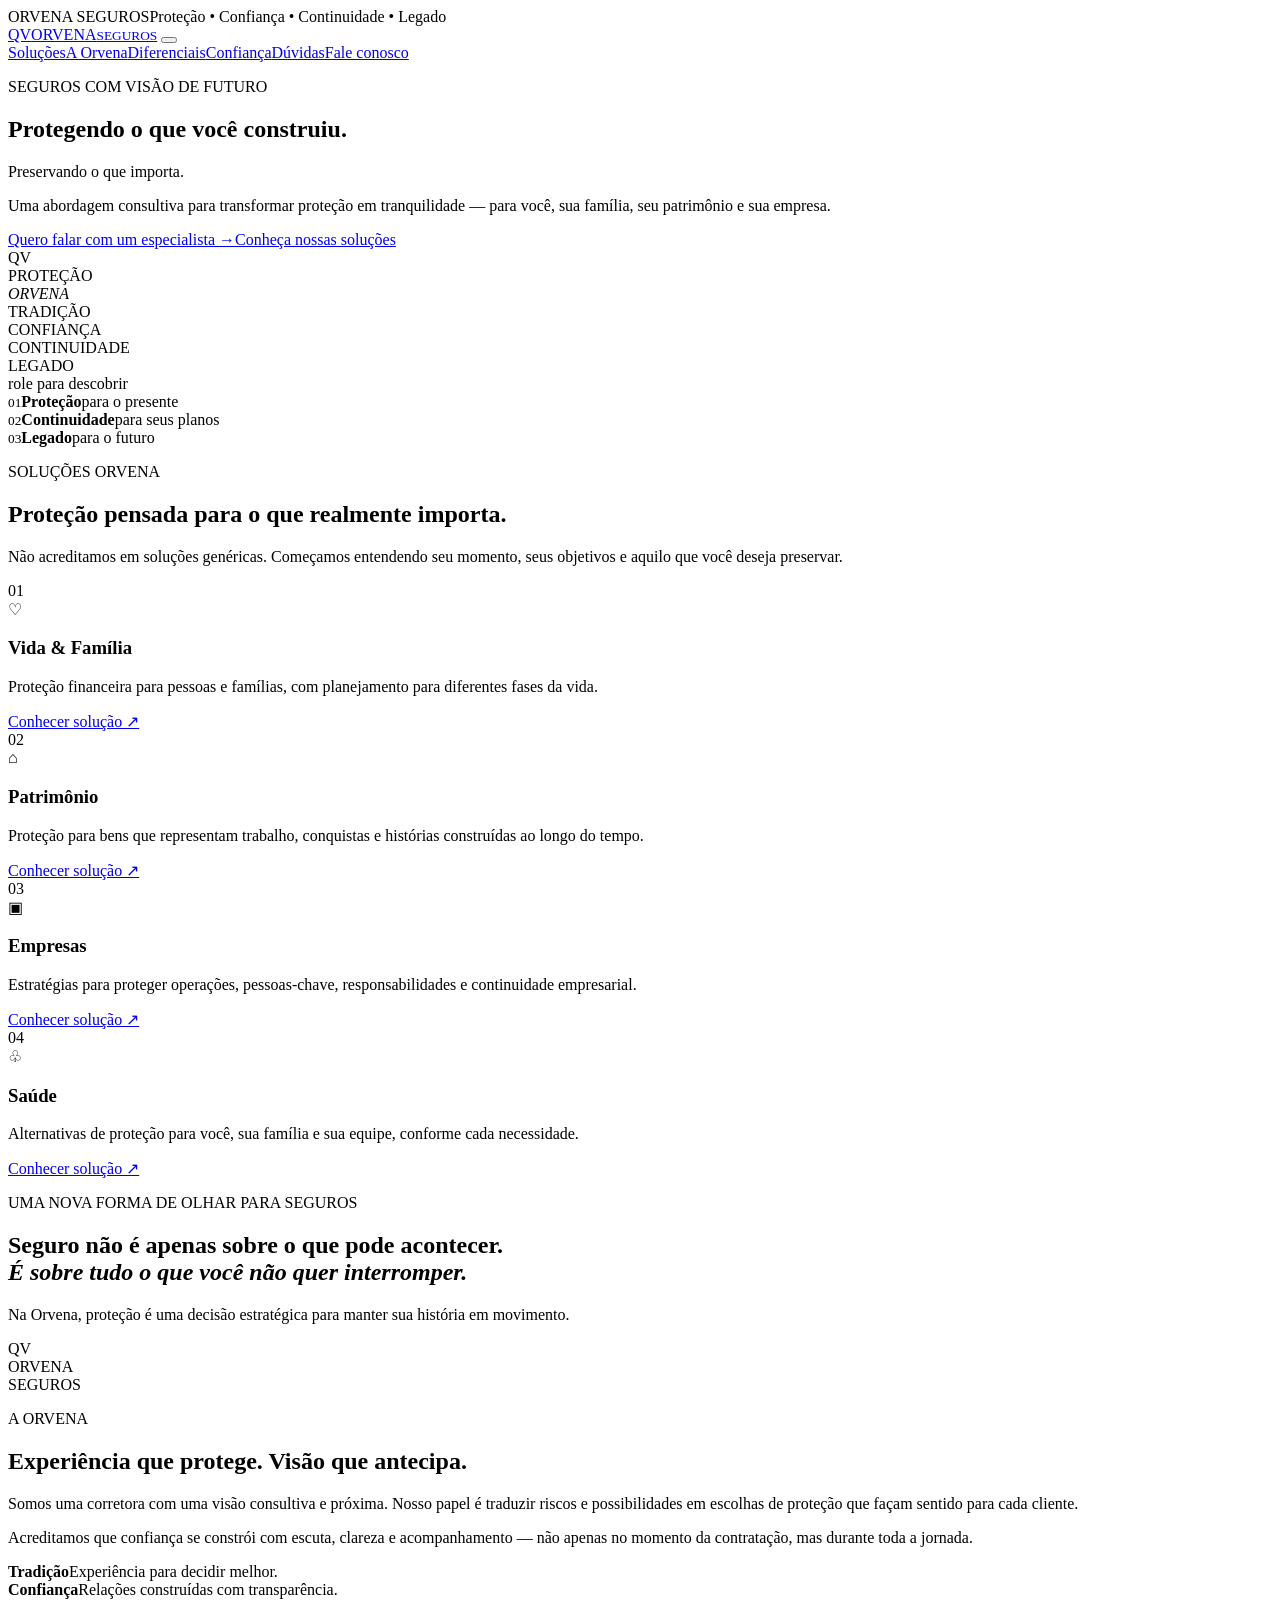
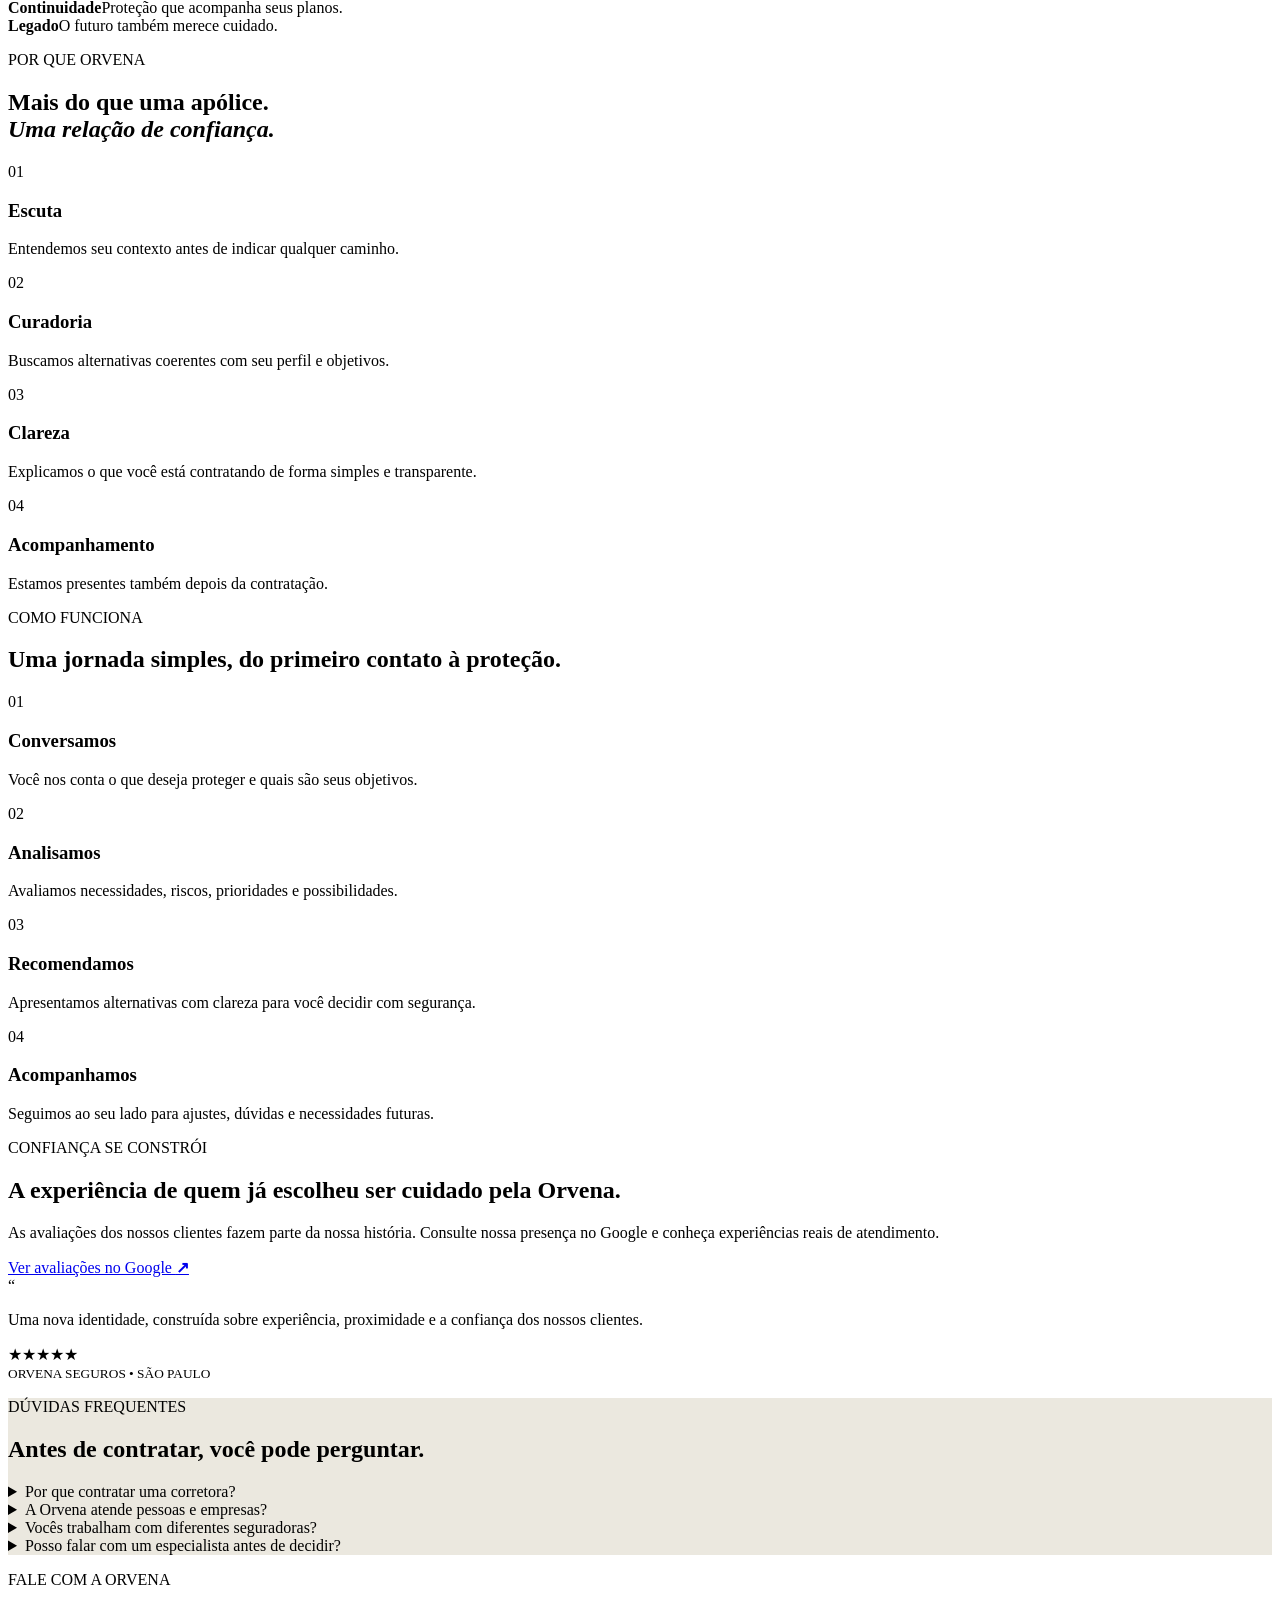
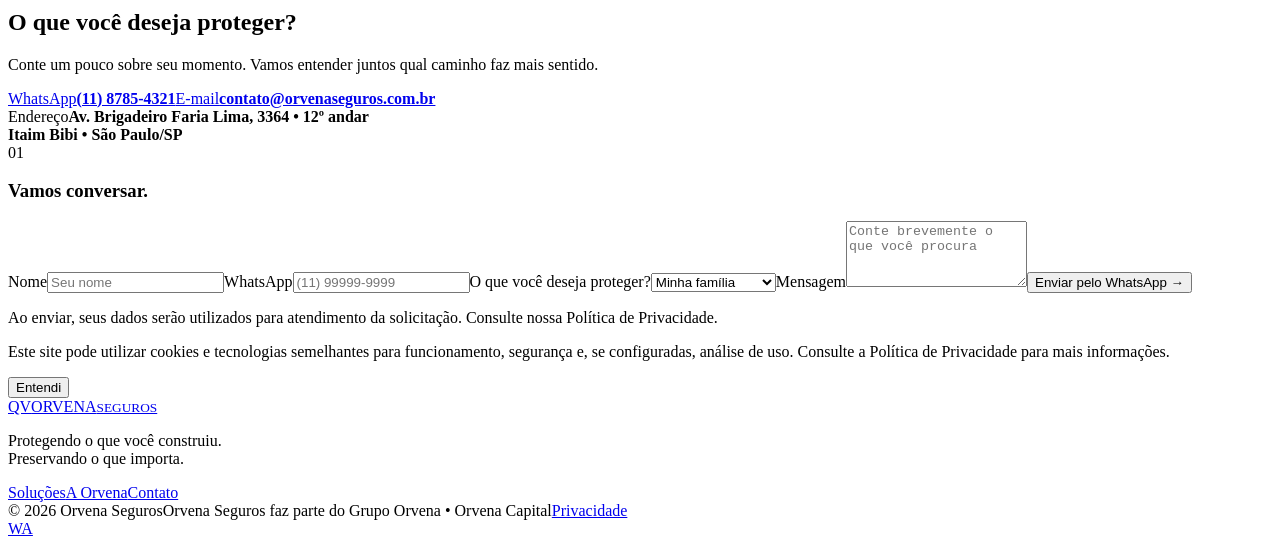
==== index.html @ b45cc040 "Add files via upload Publica site Orvena Seguros" ====
<!doctype html>
<html lang="pt-BR">
<head>
<meta charset="utf-8"><meta name="viewport" content="width=device-width, initial-scale=1">
<title>Orvena Seguros | Protegendo o que você construiu</title>
<meta name="description" content="Orvena Seguros — proteção, confiança, continuidade e legado.">
<meta name="theme-color" content="#18352E">
<link rel="icon" href="assets/favicon.svg" type="image/svg+xml">
<link rel="preconnect" href="https://fonts.googleapis.com"><link rel="preconnect" href="https://fonts.gstatic.com" crossorigin>
<link href="https://fonts.googleapis.com/css2?family=Cormorant+Garamond:wght@400;500;600;700&family=Inter:wght@300;400;500;600;700&display=swap" rel="stylesheet">
<link rel="stylesheet" href="styles.css">
</head>
<body>
<div class="announcement"><span>ORVENA SEGUROS</span><span>Proteção • Confiança • Continuidade • Legado</span></div>
<header class="header">
<a class="logo" href="index.html"><span class="monogram">QV</span><span class="logo-name">ORVENA<small>SEGUROS</small></span></a>
<button class="menu-btn" aria-label="Abrir menu"><span></span><span></span></button>
<nav class="nav">
<a href="index.html#solucoes">Soluções</a><a href="index.html#orvena">A Orvena</a><a href="index.html#diferenciais">Diferenciais</a><a href="index.html#depoimentos">Confiança</a><a href="index.html#faq">Dúvidas</a><a class="nav-cta" href="contato.html">Fale conosco</a>
</nav></header>
<main>
<section class="hero" id="inicio">
<div class="hero-copy reveal"><p class="kicker">SEGUROS COM VISÃO DE FUTURO</p>
<h1>Protegendo o que você <span>construiu.</span></h1><p class="hero-sub">Preservando o que importa.</p>
<p class="hero-body">Uma abordagem consultiva para transformar proteção em tranquilidade — para você, sua família, seu patrimônio e sua empresa.</p>
<div class="hero-actions"><a class="btn btn-gold" href="contato.html">Quero falar com um especialista <b>→</b></a><a class="text-link" href="#solucoes">Conheça nossas soluções</a></div></div>
<div class="hero-visual reveal"><div class="gold-ring ring-a"></div><div class="gold-ring ring-b"></div><div class="gold-ring ring-c"></div>
<div class="crest"><div class="crest-top">QV</div><div class="crest-line"></div><div class="crest-text">PROTEÇÃO<br><em>ORVENA</em></div></div>
<div class="hero-note">TRADIÇÃO<br><span>CONFIANÇA</span><br>CONTINUIDADE<br><span>LEGADO</span></div></div>
<div class="scroll-cue"><span></span> role para descobrir</div></section>
<section class="pillars"><div><small>01</small><strong>Proteção</strong><span>para o presente</span></div><div><small>02</small><strong>Continuidade</strong><span>para seus planos</span></div><div><small>03</small><strong>Legado</strong><span>para o futuro</span></div></section>
<section class="section" id="solucoes"><div class="section-intro reveal"><p class="kicker">SOLUÇÕES ORVENA</p><h2>Proteção pensada para o que realmente importa.</h2><p>Não acreditamos em soluções genéricas. Começamos entendendo seu momento, seus objetivos e aquilo que você deseja preservar.</p></div>
<div class="cards">
<article class="card reveal"><div class="card-number">01</div><div class="line-icon">♡</div><h3>Vida & Família</h3><p>Proteção financeira para pessoas e famílias, com planejamento para diferentes fases da vida.</p><a href="solucoes/vida-familia.html">Conhecer solução ↗</a></article>
<article class="card reveal"><div class="card-number">02</div><div class="line-icon">⌂</div><h3>Patrimônio</h3><p>Proteção para bens que representam trabalho, conquistas e histórias construídas ao longo do tempo.</p><a href="solucoes/patrimonio.html">Conhecer solução ↗</a></article>
<article class="card reveal"><div class="card-number">03</div><div class="line-icon">▣</div><h3>Empresas</h3><p>Estratégias para proteger operações, pessoas-chave, responsabilidades e continuidade empresarial.</p><a href="solucoes/empresas.html">Conhecer solução ↗</a></article>
<article class="card reveal"><div class="card-number">04</div><div class="line-icon">♧</div><h3>Saúde</h3><p>Alternativas de proteção para você, sua família e sua equipe, conforme cada necessidade.</p><a href="solucoes/saude.html">Conhecer solução ↗</a></article>
</div></section>
<section class="statement"><div class="statement-inner reveal"><p class="kicker">UMA NOVA FORMA DE OLHAR PARA SEGUROS</p><h2>Seguro não é apenas sobre o que pode acontecer.<br><i>É sobre tudo o que você não quer interromper.</i></h2><div class="statement-rule"></div><p>Na Orvena, proteção é uma decisão estratégica para manter sua história em movimento.</p></div></section>
<section class="about" id="orvena"><div class="about-art reveal"><div class="about-circle"></div><div class="about-qv">QV</div><div class="about-caption">ORVENA<br><span>SEGUROS</span></div></div>
<div class="about-copy reveal"><p class="kicker">A ORVENA</p><h2>Experiência que protege. Visão que antecipa.</h2><p>Somos uma corretora com uma visão consultiva e próxima. Nosso papel é traduzir riscos e possibilidades em escolhas de proteção que façam sentido para cada cliente.</p><p>Acreditamos que confiança se constrói com escuta, clareza e acompanhamento — não apenas no momento da contratação, mas durante toda a jornada.</p>
<div class="values"><div><b>Tradição</b><span>Experiência para decidir melhor.</span></div><div><b>Confiança</b><span>Relações construídas com transparência.</span></div><div><b>Continuidade</b><span>Proteção que acompanha seus planos.</span></div><div><b>Legado</b><span>O futuro também merece cuidado.</span></div></div></div></section>
<section class="dark" id="diferenciais"><div class="section-intro reveal"><p class="kicker">POR QUE ORVENA</p><h2>Mais do que uma apólice.<br><i>Uma relação de confiança.</i></h2></div>
<div class="differentials"><div class="diff reveal"><span>01</span><h3>Escuta</h3><p>Entendemos seu contexto antes de indicar qualquer caminho.</p></div><div class="diff reveal"><span>02</span><h3>Curadoria</h3><p>Buscamos alternativas coerentes com seu perfil e objetivos.</p></div><div class="diff reveal"><span>03</span><h3>Clareza</h3><p>Explicamos o que você está contratando de forma simples e transparente.</p></div><div class="diff reveal"><span>04</span><h3>Acompanhamento</h3><p>Estamos presentes também depois da contratação.</p></div></div></section>
<section class="section"><div class="section-intro reveal"><p class="kicker">COMO FUNCIONA</p><h2>Uma jornada simples, do primeiro contato à proteção.</h2></div><div class="process-grid"><div class="process-step reveal"><span>01</span><h3>Conversamos</h3><p>Você nos conta o que deseja proteger e quais são seus objetivos.</p></div><div class="process-step reveal"><span>02</span><h3>Analisamos</h3><p>Avaliamos necessidades, riscos, prioridades e possibilidades.</p></div><div class="process-step reveal"><span>03</span><h3>Recomendamos</h3><p>Apresentamos alternativas com clareza para você decidir com segurança.</p></div><div class="process-step reveal"><span>04</span><h3>Acompanhamos</h3><p>Seguimos ao seu lado para ajustes, dúvidas e necessidades futuras.</p></div></div></section>
<section class="trust" id="depoimentos"><div class="trust-content reveal"><p class="kicker">CONFIANÇA SE CONSTRÓI</p><h2>A experiência de quem já escolheu ser cuidado pela Orvena.</h2><p>As avaliações dos nossos clientes fazem parte da nossa história. Consulte nossa presença no Google e conheça experiências reais de atendimento.</p><a class="btn btn-outline" href="https://www.google.com/maps/search/?api=1&query=Orvena%20Seguros%20São%20Paulo" target="_blank" rel="noopener">Ver avaliações no Google <b>↗</b></a></div>
<div class="review-wall reveal"><div class="review-quote">“</div><p class="review-placeholder">Uma nova identidade, construída sobre experiência, proximidade e a confiança dos nossos clientes.</p><div class="stars">★★★★★</div><small>ORVENA SEGUROS • SÃO PAULO</small></div></section>
<section class="section" id="faq" style="background:#ebe8df"><div class="section-intro reveal"><p class="kicker">DÚVIDAS FREQUENTES</p><h2>Antes de contratar, você pode perguntar.</h2></div><div class="faq-list"><details class="reveal"><summary>Por que contratar uma corretora?</summary><p>A corretora atua na orientação e intermediação do seguro, ajudando a comparar alternativas e compreender coberturas, condições e necessidades.</p></details><details class="reveal"><summary>A Orvena atende pessoas e empresas?</summary><p>Sim. A proposta contempla soluções de proteção para pessoas, famílias, patrimônio, saúde e empresas.</p></details><details class="reveal"><summary>Vocês trabalham com diferentes seguradoras?</summary><p>Podemos apresentar alternativas de mercado conforme o perfil e a necessidade de cada cliente. A disponibilidade depende do produto e da análise.</p></details><details class="reveal"><summary>Posso falar com um especialista antes de decidir?</summary><p>Sim. O primeiro contato serve para entender seu momento e orientar os próximos passos, sem compromisso de contratação.</p></details></div></section>

<section class="contact" id="contato"><div class="contact-copy reveal"><p class="kicker">FALE COM A ORVENA</p><h2>O que você deseja proteger?</h2><p class="body-copy">Conte um pouco sobre seu momento. Vamos entender juntos qual caminho faz mais sentido.</p><div class="contact-details"><a href="https://wa.me/551187854321" target="_blank" rel="noopener"><span>WhatsApp</span><strong>(11) 8785-4321</strong></a><a href="mailto:contato@orvenaseguros.com.br"><span>E-mail</span><strong>contato@orvenaseguros.com.br</strong></a><div><span>Endereço</span><strong>Av. Brigadeiro Faria Lima, 3364 • 12º andar<br>Itaim Bibi • São Paulo/SP</strong></div></div></div>
<form class="lead-form reveal" id="leadForm"><div class="form-heading"><span>01</span><h3>Vamos conversar.</h3></div><label>Nome<input name="nome" required placeholder="Seu nome"></label><label>WhatsApp<input name="whatsapp" required placeholder="(11) 99999-9999"></label><label>O que você deseja proteger?<select name="interesse"><option>Minha família</option><option>Meu patrimônio</option><option>Minha empresa</option><option>Minha saúde</option><option>Quero orientação</option></select></label><label>Mensagem<textarea name="mensagem" rows="4" placeholder="Conte brevemente o que você procura"></textarea></label><button class="btn btn-gold" type="submit">Enviar pelo WhatsApp <b>→</b></button><p class="form-note">Ao enviar, seus dados serão utilizados para atendimento da solicitação. Consulte nossa Política de Privacidade.</p></form></section>
<div class="cookie"><p>Este site pode utilizar cookies e tecnologias semelhantes para funcionamento, segurança e, se configuradas, análise de uso. Consulte a Política de Privacidade para mais informações.</p><button data-cookie-ok>Entendi</button></div>
</main>
<footer class="footer">
<div class="footer-top"><a class="logo footer-logo" href="index.html"><span class="monogram">QV</span><span class="logo-name">ORVENA<small>SEGUROS</small></span></a>
<p>Protegendo o que você construiu.<br>Preservando o que importa.</p>
<div class="footer-nav"><a href="index.html#solucoes">Soluções</a><a href="sobre.html">A Orvena</a><a href="contato.html">Contato</a></div></div>
<div class="footer-bottom"><span>© 2026 Orvena Seguros</span><span>Orvena Seguros faz parte do Grupo Orvena • Orvena Capital</span><span><a href="privacidade.html">Privacidade</a></span></div>
</footer>
<a class="floating-whatsapp" href="https://wa.me/551187854321" target="_blank" rel="noopener">WA</a>
<script src="script.js"></script>
</body></html>
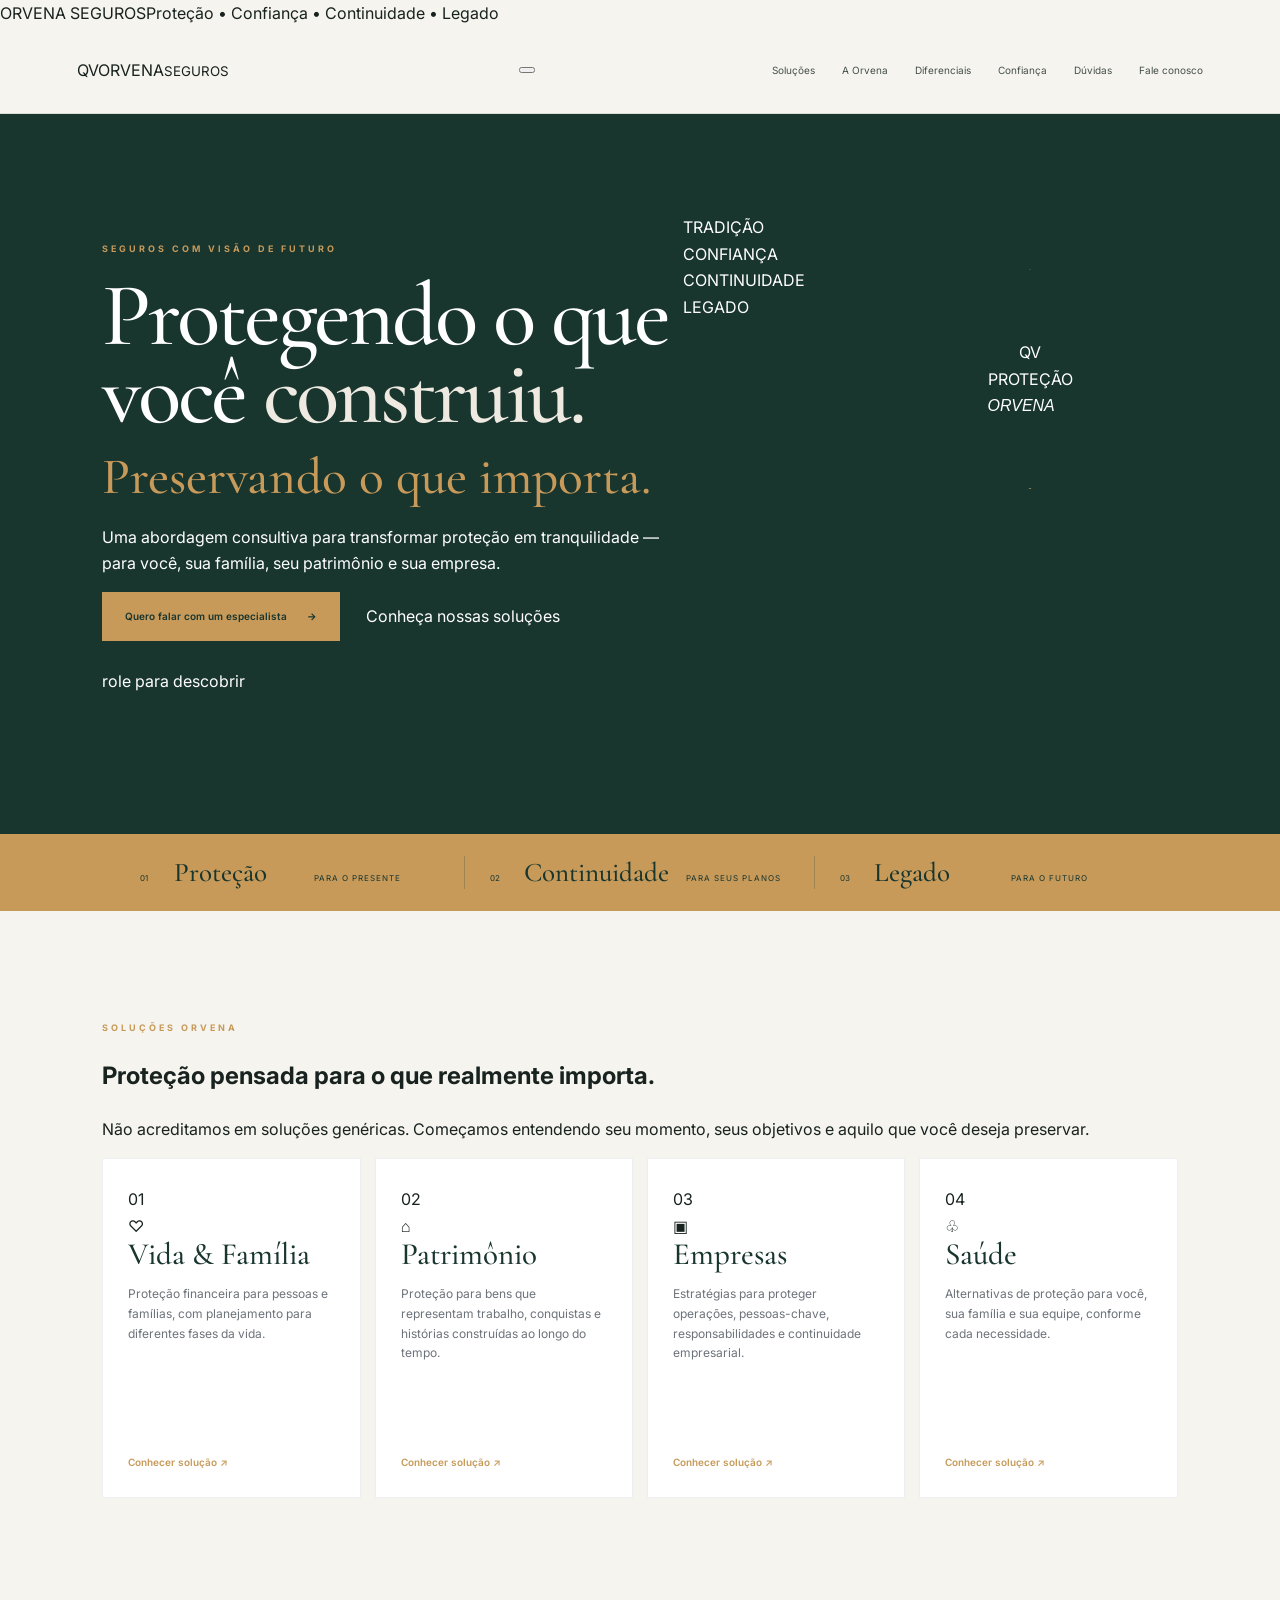
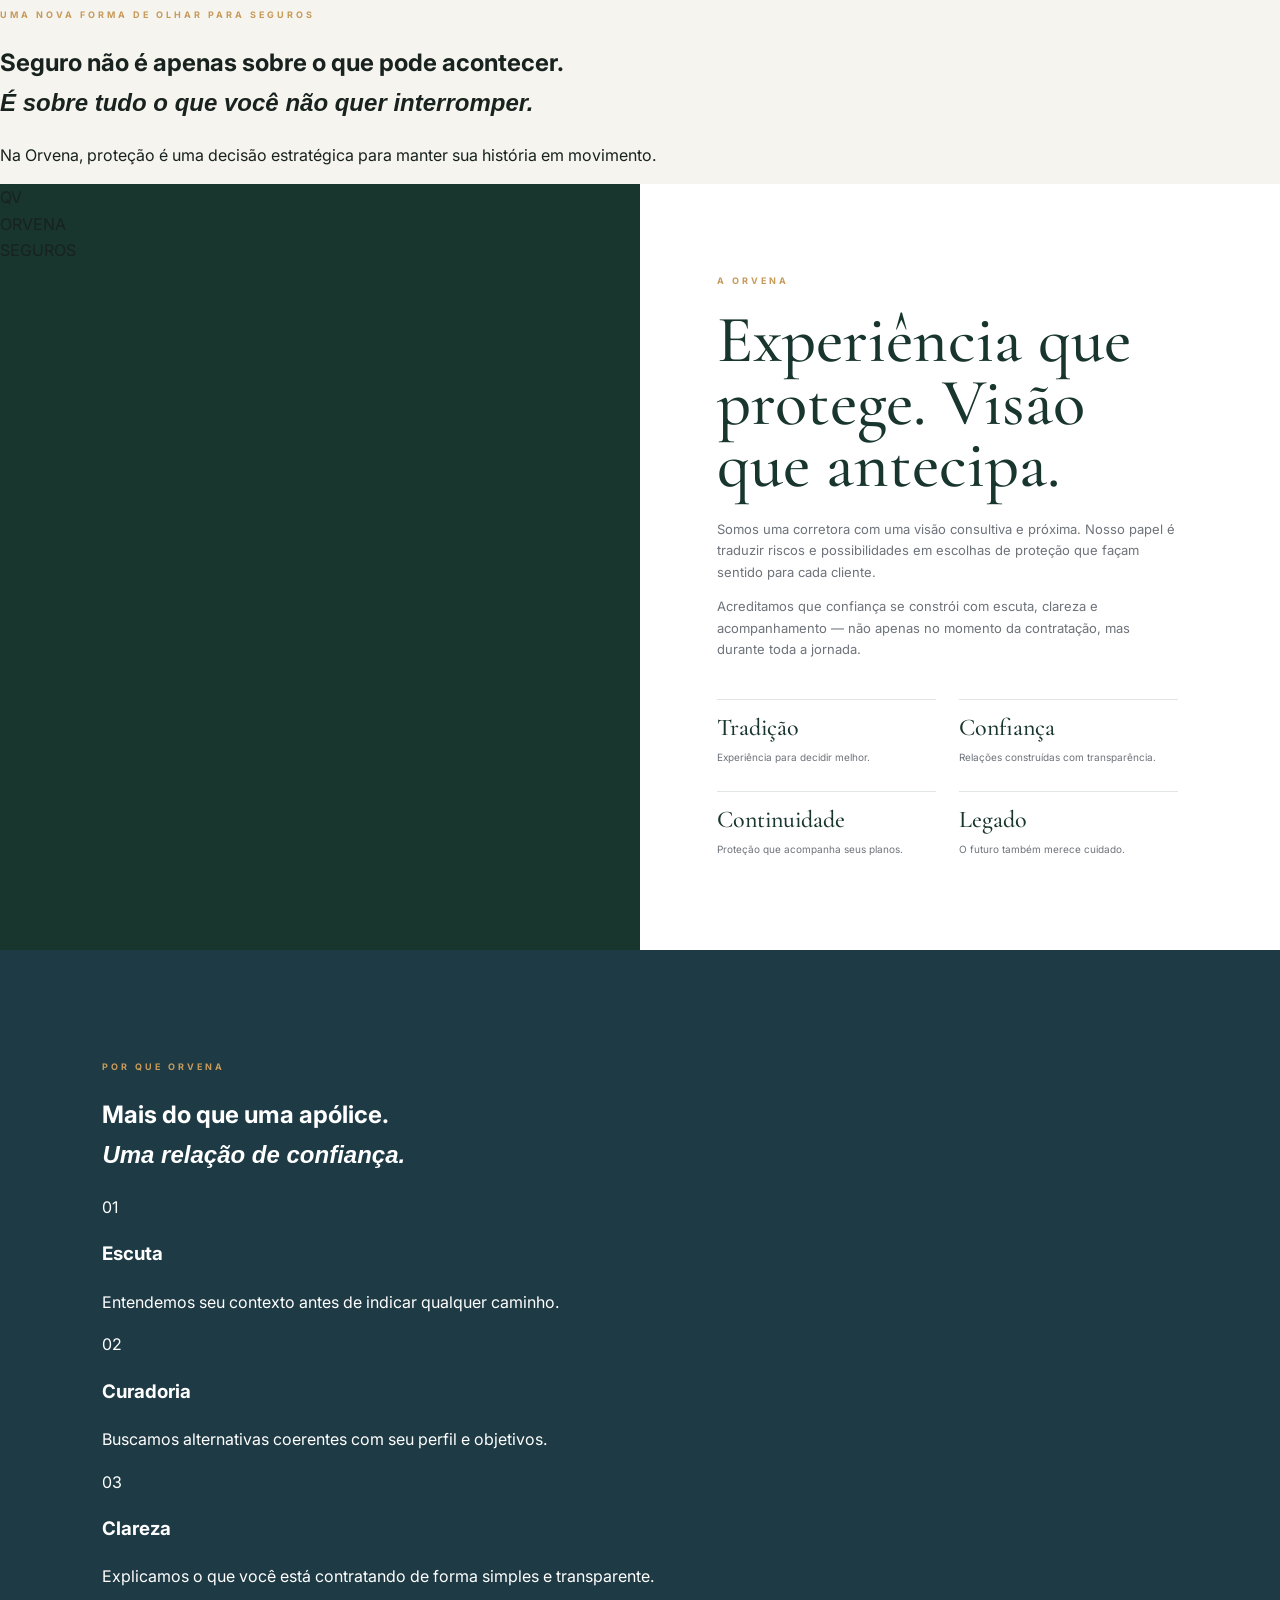
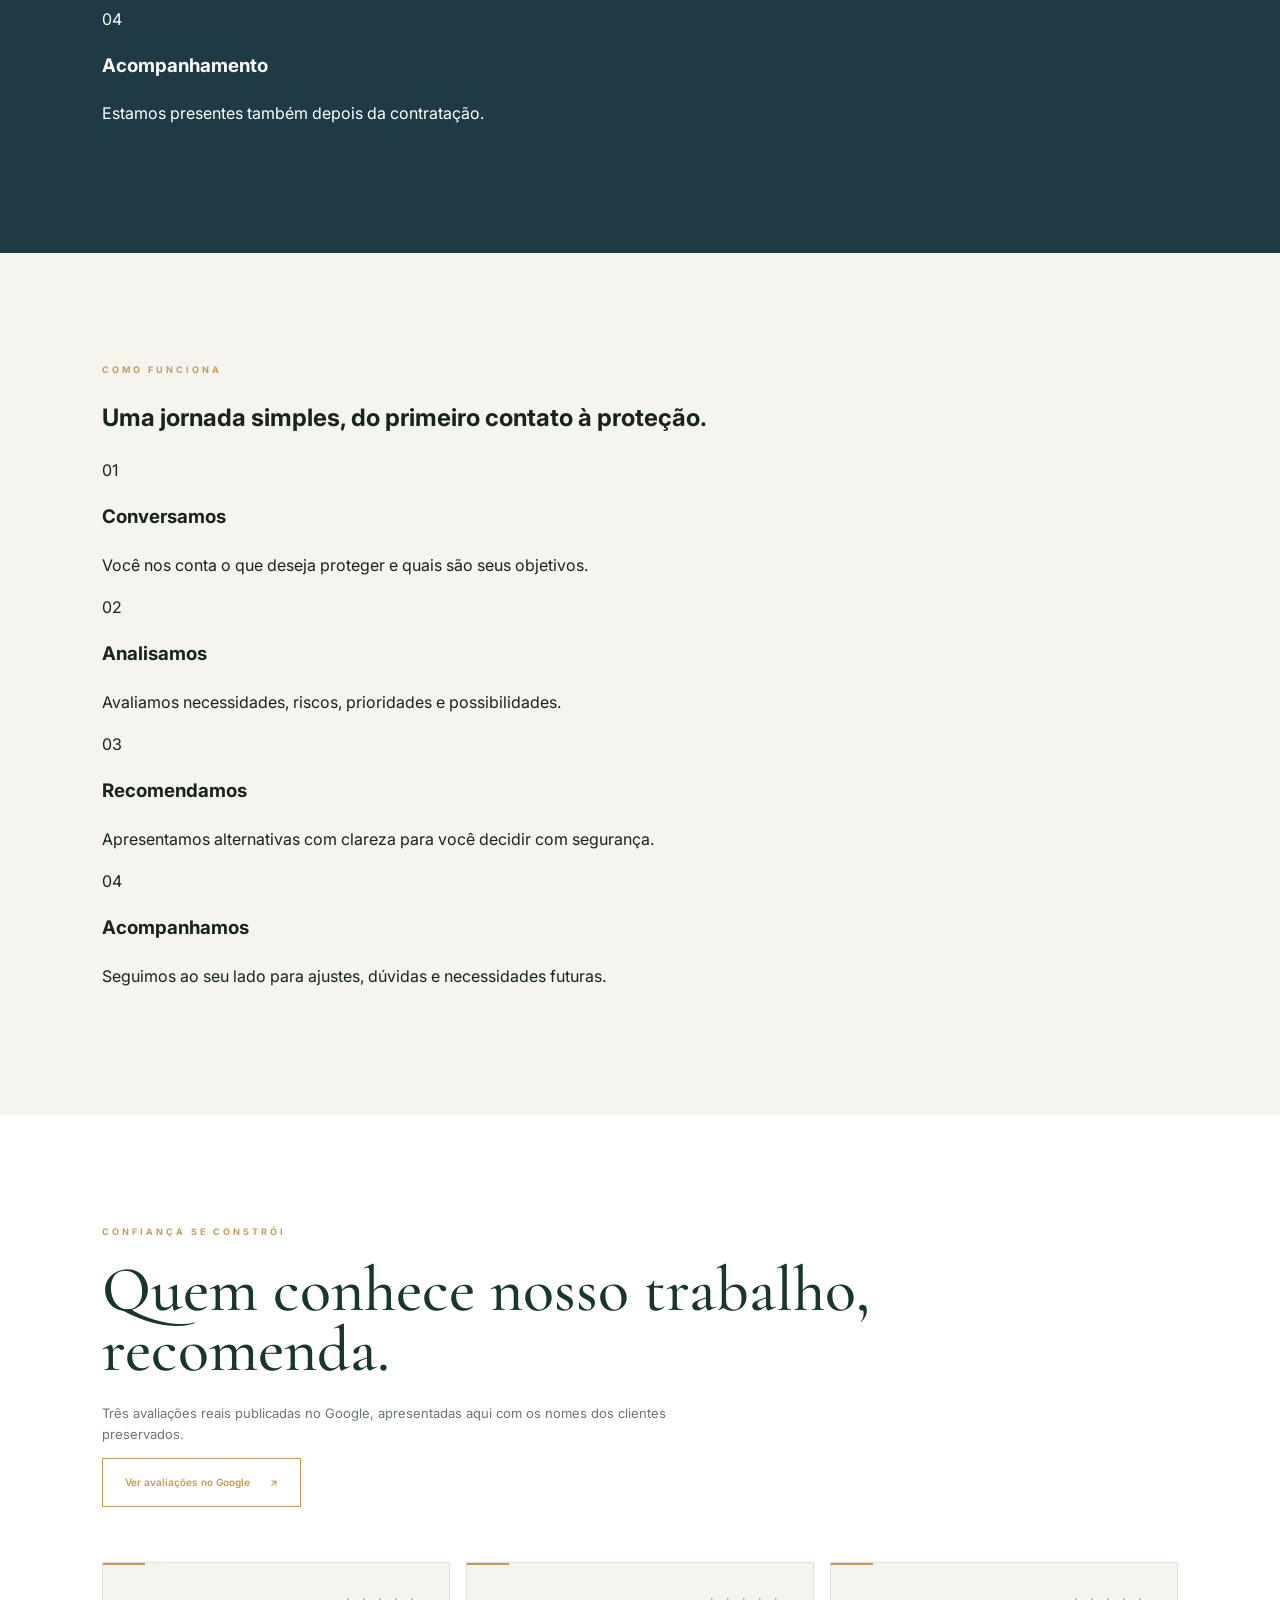
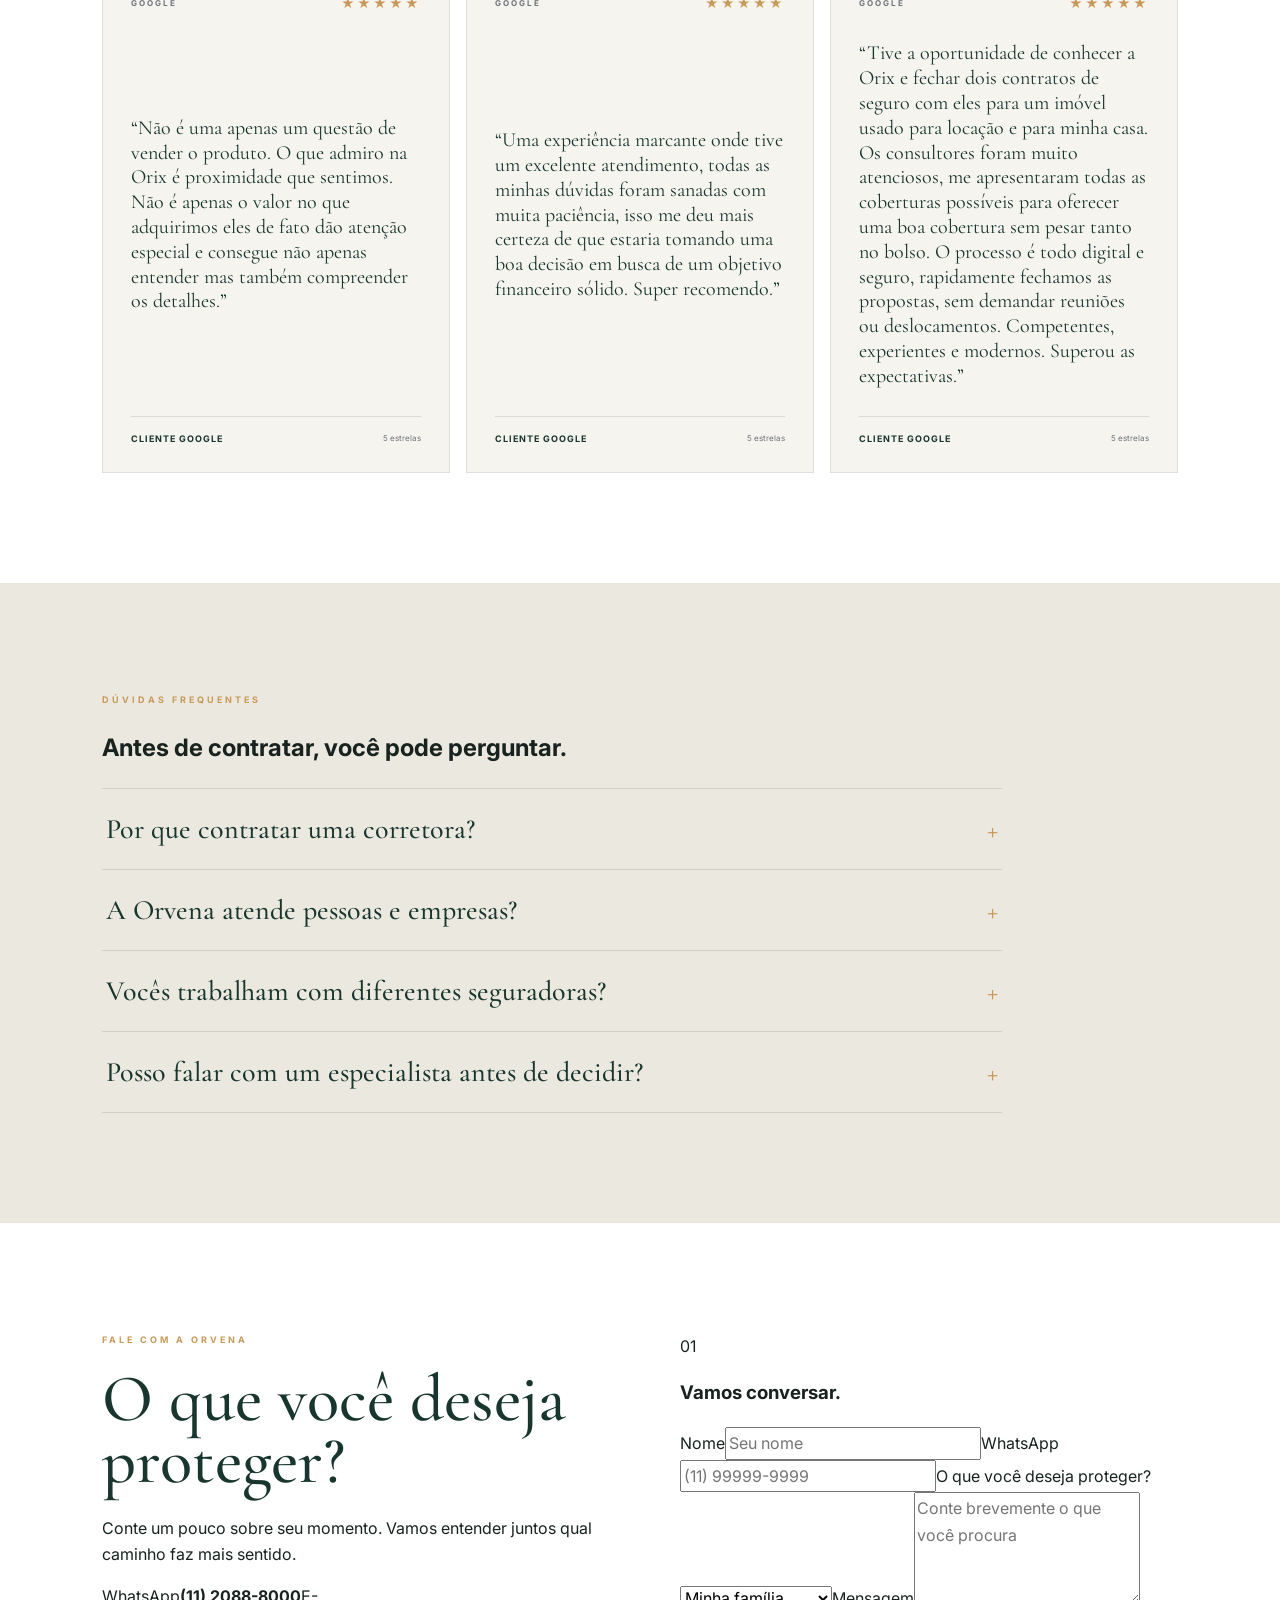
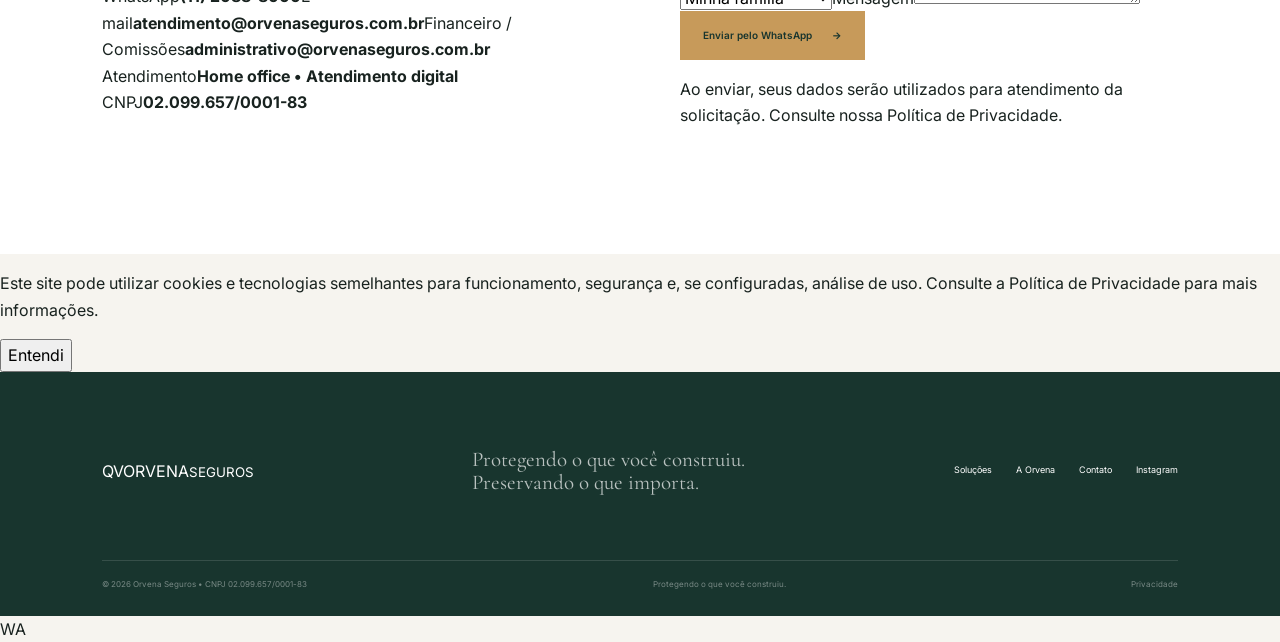
==== commit 1daeb1e3: "Add files via upload" ====
--- a/index.html
+++ b/index.html
@@ -43,20 +43,36 @@
 <section class="dark" id="diferenciais"><div class="section-intro reveal"><p class="kicker">POR QUE ORVENA</p><h2>Mais do que uma apólice.<br><i>Uma relação de confiança.</i></h2></div>
 <div class="differentials"><div class="diff reveal"><span>01</span><h3>Escuta</h3><p>Entendemos seu contexto antes de indicar qualquer caminho.</p></div><div class="diff reveal"><span>02</span><h3>Curadoria</h3><p>Buscamos alternativas coerentes com seu perfil e objetivos.</p></div><div class="diff reveal"><span>03</span><h3>Clareza</h3><p>Explicamos o que você está contratando de forma simples e transparente.</p></div><div class="diff reveal"><span>04</span><h3>Acompanhamento</h3><p>Estamos presentes também depois da contratação.</p></div></div></section>
 <section class="section"><div class="section-intro reveal"><p class="kicker">COMO FUNCIONA</p><h2>Uma jornada simples, do primeiro contato à proteção.</h2></div><div class="process-grid"><div class="process-step reveal"><span>01</span><h3>Conversamos</h3><p>Você nos conta o que deseja proteger e quais são seus objetivos.</p></div><div class="process-step reveal"><span>02</span><h3>Analisamos</h3><p>Avaliamos necessidades, riscos, prioridades e possibilidades.</p></div><div class="process-step reveal"><span>03</span><h3>Recomendamos</h3><p>Apresentamos alternativas com clareza para você decidir com segurança.</p></div><div class="process-step reveal"><span>04</span><h3>Acompanhamos</h3><p>Seguimos ao seu lado para ajustes, dúvidas e necessidades futuras.</p></div></div></section>
-<section class="trust" id="depoimentos"><div class="trust-content reveal"><p class="kicker">CONFIANÇA SE CONSTRÓI</p><h2>A experiência de quem já escolheu ser cuidado pela Orvena.</h2><p>As avaliações dos nossos clientes fazem parte da nossa história. Consulte nossa presença no Google e conheça experiências reais de atendimento.</p><a class="btn btn-outline" href="https://www.google.com/maps/search/?api=1&query=Orvena%20Seguros%20São%20Paulo" target="_blank" rel="noopener">Ver avaliações no Google <b>↗</b></a></div>
-<div class="review-wall reveal"><div class="review-quote">“</div><p class="review-placeholder">Uma nova identidade, construída sobre experiência, proximidade e a confiança dos nossos clientes.</p><div class="stars">★★★★★</div><small>ORVENA SEGUROS • SÃO PAULO</small></div></section>
+<section class="trust testimonials" id="depoimentos">
+<div class="trust-content reveal">
+<p class="kicker">CONFIANÇA SE CONSTRÓI</p>
+<h2>Quem conhece nosso trabalho, recomenda.</h2>
+<p>Três avaliações reais publicadas no Google, apresentadas aqui com os nomes dos clientes preservados.</p>
+<a class="btn btn-outline" href="https://www.google.com/maps/search/?api=1&query=Orvena%20Seguros" target="_blank" rel="noopener">Ver avaliações no Google <b>↗</b></a>
+</div>
+<div class="reviews-grid">
+<article class="testimonial reveal"><div class="testimonial-top"><span class="google-label">GOOGLE</span><span class="stars">★★★★★</span></div>
+<p class="testimonial-text">“Não é uma apenas um questão de vender o produto. O que admiro na Orix é proximidade que sentimos. Não é apenas o valor no que adquirimos eles de fato dão atenção especial e consegue não apenas entender mas também compreender os detalhes.”</p>
+<div class="testimonial-bottom"><span>Cliente Google</span><small>5 estrelas</small></div></article>
+<article class="testimonial reveal"><div class="testimonial-top"><span class="google-label">GOOGLE</span><span class="stars">★★★★★</span></div>
+<p class="testimonial-text">“Uma experiência marcante onde tive um excelente atendimento, todas as minhas dúvidas foram sanadas com muita paciência, isso me deu mais certeza de que estaria tomando uma boa decisão em busca de um objetivo financeiro sólido. Super recomendo.”</p>
+<div class="testimonial-bottom"><span>Cliente Google</span><small>5 estrelas</small></div></article>
+<article class="testimonial reveal"><div class="testimonial-top"><span class="google-label">GOOGLE</span><span class="stars">★★★★★</span></div>
+<p class="testimonial-text">“Tive a oportunidade de conhecer a Orix e fechar dois contratos de seguro com eles para um imóvel usado para locação e para minha casa. Os consultores foram muito atenciosos, me apresentaram todas as coberturas possíveis para oferecer uma boa cobertura sem pesar tanto no bolso. O processo é todo digital e seguro, rapidamente fechamos as propostas, sem demandar reuniões ou deslocamentos. Competentes, experientes e modernos. Superou as expectativas.”</p>
+<div class="testimonial-bottom"><span>Cliente Google</span><small>5 estrelas</small></div></article>
+</div></section>
 <section class="section" id="faq" style="background:#ebe8df"><div class="section-intro reveal"><p class="kicker">DÚVIDAS FREQUENTES</p><h2>Antes de contratar, você pode perguntar.</h2></div><div class="faq-list"><details class="reveal"><summary>Por que contratar uma corretora?</summary><p>A corretora atua na orientação e intermediação do seguro, ajudando a comparar alternativas e compreender coberturas, condições e necessidades.</p></details><details class="reveal"><summary>A Orvena atende pessoas e empresas?</summary><p>Sim. A proposta contempla soluções de proteção para pessoas, famílias, patrimônio, saúde e empresas.</p></details><details class="reveal"><summary>Vocês trabalham com diferentes seguradoras?</summary><p>Podemos apresentar alternativas de mercado conforme o perfil e a necessidade de cada cliente. A disponibilidade depende do produto e da análise.</p></details><details class="reveal"><summary>Posso falar com um especialista antes de decidir?</summary><p>Sim. O primeiro contato serve para entender seu momento e orientar os próximos passos, sem compromisso de contratação.</p></details></div></section>
 
-<section class="contact" id="contato"><div class="contact-copy reveal"><p class="kicker">FALE COM A ORVENA</p><h2>O que você deseja proteger?</h2><p class="body-copy">Conte um pouco sobre seu momento. Vamos entender juntos qual caminho faz mais sentido.</p><div class="contact-details"><a href="https://wa.me/551187854321" target="_blank" rel="noopener"><span>WhatsApp</span><strong>(11) 8785-4321</strong></a><a href="mailto:contato@orvenaseguros.com.br"><span>E-mail</span><strong>contato@orvenaseguros.com.br</strong></a><div><span>Endereço</span><strong>Av. Brigadeiro Faria Lima, 3364 • 12º andar<br>Itaim Bibi • São Paulo/SP</strong></div></div></div>
+<section class="contact" id="contato"><div class="contact-copy reveal"><p class="kicker">FALE COM A ORVENA</p><h2>O que você deseja proteger?</h2><p class="body-copy">Conte um pouco sobre seu momento. Vamos entender juntos qual caminho faz mais sentido.</p><div class="contact-details"><a href="https://wa.me/551120888000" target="_blank" rel="noopener"><span>WhatsApp</span><strong>(11) 2088-8000</strong></a><a href="mailto:atendimento@orvenaseguros.com.br"><span>E-mail</span><strong>atendimento@orvenaseguros.com.br</strong></a><a href="mailto:administrativo@orvenaseguros.com.br"><span>Financeiro / Comissões</span><strong>administrativo@orvenaseguros.com.br</strong></a><div><span>Atendimento</span><strong>Home office • Atendimento digital</strong></div><div><span>CNPJ</span><strong>02.099.657/0001-83</strong></div></div></div>
 <form class="lead-form reveal" id="leadForm"><div class="form-heading"><span>01</span><h3>Vamos conversar.</h3></div><label>Nome<input name="nome" required placeholder="Seu nome"></label><label>WhatsApp<input name="whatsapp" required placeholder="(11) 99999-9999"></label><label>O que você deseja proteger?<select name="interesse"><option>Minha família</option><option>Meu patrimônio</option><option>Minha empresa</option><option>Minha saúde</option><option>Quero orientação</option></select></label><label>Mensagem<textarea name="mensagem" rows="4" placeholder="Conte brevemente o que você procura"></textarea></label><button class="btn btn-gold" type="submit">Enviar pelo WhatsApp <b>→</b></button><p class="form-note">Ao enviar, seus dados serão utilizados para atendimento da solicitação. Consulte nossa Política de Privacidade.</p></form></section>
 <div class="cookie"><p>Este site pode utilizar cookies e tecnologias semelhantes para funcionamento, segurança e, se configuradas, análise de uso. Consulte a Política de Privacidade para mais informações.</p><button data-cookie-ok>Entendi</button></div>
 </main>
 <footer class="footer">
 <div class="footer-top"><a class="logo footer-logo" href="index.html"><span class="monogram">QV</span><span class="logo-name">ORVENA<small>SEGUROS</small></span></a>
 <p>Protegendo o que você construiu.<br>Preservando o que importa.</p>
-<div class="footer-nav"><a href="index.html#solucoes">Soluções</a><a href="sobre.html">A Orvena</a><a href="contato.html">Contato</a></div></div>
-<div class="footer-bottom"><span>© 2026 Orvena Seguros</span><span>Orvena Seguros faz parte do Grupo Orvena • Orvena Capital</span><span><a href="privacidade.html">Privacidade</a></span></div>
+<div class="footer-nav"><a href="index.html#solucoes">Soluções</a><a href="sobre.html">A Orvena</a><a href="contato.html">Contato</a><a href="https://www.instagram.com/orix_seguros/" target="_blank" rel="noopener">Instagram</a></div></div>
+<div class="footer-bottom"><span>© 2026 Orvena Seguros • CNPJ 02.099.657/0001-83</span><span>Protegendo o que você construiu.</span><span><a href="privacidade.html">Privacidade</a></span></div>
 </footer>
-<a class="floating-whatsapp" href="https://wa.me/551187854321" target="_blank" rel="noopener">WA</a>
+<a class="floating-whatsapp" href="https://wa.me/551120888000" target="_blank" rel="noopener">WA</a>
 <script src="script.js"></script>
 </body></html>
--- a/styles.css
+++ b/styles.css
@@ -0,0 +1,33 @@
+:root{--green:#18352E;--blue:#1E3A44;--bronze:#C79A5A;--off:#F6F4EF;--stone:#6D737A;--white:#fff;--line:rgba(24,53,46,.13);--serif:"Cormorant Garamond",Georgia,serif;--sans:"Inter",Arial,sans-serif}
+*{box-sizing:border-box}html{scroll-behavior:smooth}body{margin:0;background:var(--off);color:#18221f;font-family:var(--sans);line-height:1.65}a{text-decoration:none;color:inherit}button,input,textarea,select{font:inherit}
+.topbar{height:30px;background:var(--green);color:rgba(255,255,255,.7);display:flex;justify-content:space-between;align-items:center;padding:0 6vw;font-size:8px;letter-spacing:2px;text-transform:uppercase}
+.header{height:88px;display:flex;align-items:center;justify-content:space-between;padding:0 6vw;background:rgba(246,244,239,.97);border-bottom:1px solid var(--line);position:sticky;top:0;z-index:50}.logo{width:205px}.nav{display:flex;gap:27px;align-items:center;font-size:10px;color:#45504c}.nav a:hover{color:var(--bronze)}.nav .cta{border:1px solid var(--bronze);padding:12px 18px;color:var(--green)}.menu{display:none;background:none;border:0}.menu span{display:block;width:24px;height:1px;background:var(--green);margin:5px}
+.kicker{font-size:9px;letter-spacing:3px;color:var(--bronze);font-weight:700;text-transform:uppercase;margin:0 0 20px}.btn{display:inline-flex;align-items:center;gap:20px;padding:15px 22px;font-size:10px;font-weight:600;border:1px solid transparent;cursor:pointer}.btn-gold{background:var(--bronze);color:var(--green)}.btn-outline{border-color:var(--bronze);color:var(--bronze)}
+.hero{min-height:720px;background:var(--green);color:#fff;display:grid;grid-template-columns:1.08fr .92fr;padding:100px 8vw 85px;position:relative;overflow:hidden}.hero-copy{align-self:center;z-index:2}.hero h1{font:500 clamp(56px,7vw,100px)/.87 var(--serif);letter-spacing:-3px;margin:0}.hero h1 span{color:#eeeae1}.hero-sub{font:500 clamp(31px,4vw,52px)/1 var(--serif);color:var(--bronze);margin:20px 0}.hero p.body{font-size:14px;color:rgba(255,255,255,.68);max-width:580px;margin-bottom:35px}.hero-actions{display:flex;align-items:center;gap:26px;flex-wrap:wrap}.hero-link{font-size:10px;color:rgba(255,255,255,.72);border-bottom:1px solid var(--bronze);padding-bottom:4px}
+.visual{position:relative;min-height:500px}.ring{position:absolute;border:1px solid rgba(199,154,90,.36);border-radius:50%}.r1{width:620px;height:620px;right:-150px;top:-25px}.r2{width:430px;height:430px;right:-10px;top:72px}.r3{width:275px;height:275px;right:78px;top:149px}.crest{position:absolute;right:155px;top:155px;width:190px;height:220px;border:1px solid rgba(199,154,90,.75);clip-path:polygon(50% 0,92% 15%,88% 68%,50% 100%,12% 68%,8% 15%);display:flex;align-items:center;justify-content:center;flex-direction:column}.crest .qv{font:500 66px/.8 var(--serif);color:var(--bronze);letter-spacing:-12px}.crest i{width:60px;height:1px;background:var(--bronze);margin:18px 0}.crest small{text-align:center;font-size:7px;letter-spacing:2px;color:rgba(255,255,255,.7);line-height:1.8}.scroll{position:absolute;bottom:24px;left:8vw;color:rgba(255,255,255,.4);font-size:8px;letter-spacing:2px;text-transform:uppercase}.scroll span{display:inline-block;width:32px;height:1px;background:var(--bronze);vertical-align:middle;margin-right:9px}
+.pillars{display:grid;grid-template-columns:repeat(3,1fr);background:var(--bronze);color:var(--green);padding:22px 9vw}.pillars div{display:grid;grid-template-columns:25px auto auto;gap:9px;align-items:baseline;padding:0 25px;border-right:1px solid rgba(24,53,46,.22)}.pillars div:last-child{border:0}.pillars small{font-size:8px}.pillars strong{font:500 27px var(--serif)}.pillars span{font-size:8px;text-transform:uppercase;letter-spacing:1px}
+.section{padding:110px 8vw}.intro{max-width:800px;margin-bottom:55px}.intro h2,.about h2,.contact h2{font:500 clamp(45px,5.2vw,70px)/.94 var(--serif);color:var(--green);margin:0 0 22px}.intro>p:last-child,.about p:not(.kicker),.contact .copy>p:not(.kicker){font-size:13px;color:var(--stone);max-width:660px}.cards{display:grid;grid-template-columns:repeat(4,1fr);gap:14px}.card{background:#fff;min-height:340px;border:1px solid rgba(24,53,46,.08);padding:27px 25px;display:flex;flex-direction:column;transition:.25s}.card:hover{transform:translateY(-5px);box-shadow:0 20px 50px rgba(24,53,46,.09)}.num{font-size:8px;color:var(--stone);letter-spacing:2px;text-align:right}.icon{font:34px var(--serif);color:var(--bronze);margin:24px 0 30px}.card h3{font:500 31px/1 var(--serif);color:var(--green);margin:0 0 14px}.card p{font-size:12px;color:var(--stone);margin:0}.card a{margin-top:auto;padding-top:25px;color:var(--bronze);font-size:10px;font-weight:600}
+.manifesto{background:#ebe8df;text-align:center;padding:120px 8vw}.manifesto h2{font:500 clamp(43px,5.1vw,69px)/.93 var(--serif);color:var(--green);max-width:1050px;margin:0 auto}.manifesto em{color:var(--bronze);font-style:normal}.rule{width:80px;height:1px;background:var(--bronze);margin:35px auto}.manifesto p:last-child{font-size:12px;color:var(--stone)}
+.about{display:grid;grid-template-columns:1fr 1fr;background:#fff}.about-art{min-height:650px;background:var(--green);position:relative;overflow:hidden}.about-art .circle{position:absolute;width:600px;height:600px;border:1px solid rgba(199,154,90,.38);border-radius:50%;right:-220px;top:40px}.about-art .circle:after{content:"";position:absolute;width:380px;height:380px;border:1px solid rgba(199,154,90,.28);border-radius:50%;left:110px;top:110px}.qv{position:absolute;inset:0;display:grid;place-items:center;color:var(--bronze);font:500 180px var(--serif);letter-spacing:-30px}.caption{position:absolute;left:8vw;bottom:40px;color:#fff;font:500 31px var(--serif);letter-spacing:5px}.caption small{display:block;color:var(--bronze);font:600 7px var(--sans);letter-spacing:4px;text-align:center}.about-copy{align-self:center;padding:90px 8vw 90px 6vw}.values{display:grid;grid-template-columns:1fr 1fr;gap:23px;margin-top:38px}.values div{border-top:1px solid var(--line);padding-top:13px}.values b{display:block;font:500 24px var(--serif);color:var(--green)}.values span{font-size:10px;color:var(--stone)}
+.dark{background:var(--blue);color:#fff;padding:110px 8vw}.dark h2{color:#fff}.dark h2 em{color:var(--bronze);font-style:normal}.features{display:grid;grid-template-columns:repeat(4,1fr);border-top:1px solid rgba(255,255,255,.15);border-bottom:1px solid rgba(255,255,255,.15)}.feature{padding:34px 25px;min-height:230px;border-right:1px solid rgba(255,255,255,.12)}.feature:last-child{border:0}.feature small{color:var(--bronze);letter-spacing:2px}.feature h3{font:500 31px var(--serif);margin:27px 0 10px}.feature p{font-size:11px;color:rgba(255,255,255,.56);max-width:230px}.process{display:grid;grid-template-columns:repeat(4,1fr);gap:45px}.step{border-top:1px solid var(--bronze);padding-top:15px}.step small{color:var(--bronze);letter-spacing:2px}.step h3{font:500 29px var(--serif);color:var(--green);margin:21px 0 8px}.step p{font-size:11px;color:var(--stone)}
+.trust{display:grid;grid-template-columns:1fr 1fr;gap:75px;background:#fff;padding:110px 8vw}.trust h2{font:500 clamp(45px,5vw,68px)/.94 var(--serif);color:var(--green);margin:0 0 22px}.trust p:not(.kicker){font-size:13px;color:var(--stone);max-width:590px}.review{background:var(--green);color:#fff;padding:48px;min-height:350px;display:flex;flex-direction:column;justify-content:center}.review .quote{font:100px/.4 var(--serif);color:var(--bronze)}.review h3{font:italic 27px/1.1 var(--serif);font-weight:400;max-width:480px}.stars{color:var(--bronze);letter-spacing:3px;margin-top:12px}.review small{font-size:8px;color:rgba(255,255,255,.45);letter-spacing:2px;margin-top:8px}
+.faq-list{max-width:900px;border-top:1px solid var(--line)}details{border-bottom:1px solid var(--line)}summary{list-style:none;cursor:pointer;padding:23px 4px;font:500 28px var(--serif);color:var(--green);display:flex;justify-content:space-between}summary::-webkit-details-marker{display:none}summary:after{content:"+";color:var(--bronze)}details[open] summary:after{content:"−"}details p{padding:0 4px 24px;color:var(--stone);font-size:12px;max-width:760px}
+.contact{display:grid;grid-template-columns:1fr 1fr;gap:80px;background:#fff;padding:110px 8vw}.details{display:grid;gap:17px;margin-top:38px}.details a,.details div{border-top:1px solid var(--line);padding-top:12px}.details span{display:block;text-transform:uppercase;font-size:8px;letter-spacing:2px;color:var(--stone)}.details strong{font:500 22px var(--serif);color:var(--green)}.form{background:var(--off);padding:38px;display:grid;gap:15px}.form h3{font:500 31px var(--serif);color:var(--green);border-bottom:1px solid var(--line);padding-bottom:18px;margin:0}.form label{display:grid;gap:6px;font-size:9px;font-weight:700;color:var(--green);letter-spacing:1px}.form input,.form select,.form textarea{padding:13px;border:1px solid #d8d8d1;background:#fff;outline:none;font-size:12px}.form textarea{resize:vertical}.note{font-size:8px;color:var(--stone);margin:0}
+.footer{background:var(--green);color:#fff;padding:55px 8vw 25px}.footer-top{display:grid;grid-template-columns:1fr 1fr 1fr;align-items:center;gap:35px}.footer-top p{font:400 21px/1.1 var(--serif);color:rgba(255,255,255,.7)}.footer-nav{display:flex;justify-content:flex-end;gap:24px;font-size:9px}.footer-bottom{border-top:1px solid rgba(255,255,255,.13);margin-top:45px;padding-top:17px;display:flex;justify-content:space-between;gap:20px;font-size:8px;color:rgba(255,255,255,.42)}.whatsapp{position:fixed;right:20px;bottom:20px;width:55px;height:55px;border-radius:50%;background:var(--bronze);color:var(--green);display:grid;place-items:center;font-size:9px;font-weight:800;z-index:40}
+@media(max-width:1050px){.cards,.features,.process{grid-template-columns:1fr 1fr}.hero{grid-template-columns:1fr}.visual{display:none}.about,.trust,.contact{grid-template-columns:1fr}.footer-top{grid-template-columns:1fr 1fr}}
+@media(max-width:720px){.topbar{padding:0 5vw}.topbar span:last-child{display:none}.header{padding:0 5vw}.menu{display:block}.nav{display:none;position:absolute;left:0;right:0;top:118px;background:var(--off);padding:18px 6vw;flex-direction:column;align-items:stretch;border-bottom:1px solid var(--line)}.nav.open{display:flex}.nav .cta{text-align:center}.hero{padding:70px 7vw 95px;min-height:650px}.hero h1{font-size:58px}.scroll{left:7vw}.pillars{grid-template-columns:1fr;padding:12px 7vw}.pillars div{grid-template-columns:25px auto;padding:11px 0;border-right:0;border-bottom:1px solid rgba(24,53,46,.2)}.pillars span{grid-column:2}.section,.dark,.trust,.contact{padding:78px 7vw}.cards,.features,.process{grid-template-columns:1fr}.about-art{min-height:390px}.about-copy{padding:70px 7vw}.values{grid-template-columns:1fr}.footer{padding:45px 7vw 25px}.footer-top{grid-template-columns:1fr}.footer-nav{justify-content:flex-start}.footer-bottom{flex-direction:column}.form{padding:27px}}
+
+/* Avaliações reais — integração visual conforme manual Orvena */
+.testimonials{grid-template-columns:1fr;gap:55px}
+.testimonials .trust-content{max-width:820px}
+.reviews-grid{display:grid;grid-template-columns:repeat(3,1fr);gap:16px}
+.testimonial{background:var(--off);border:1px solid rgba(24,53,46,.10);padding:30px 28px 26px;min-height:360px;display:flex;flex-direction:column;justify-content:space-between;position:relative}
+.testimonial:before{content:"";position:absolute;left:0;top:0;width:42px;height:2px;background:var(--bronze)}
+.testimonial-top{display:flex;justify-content:space-between;align-items:center;gap:12px}
+.google-label{font-size:8px;letter-spacing:2px;color:var(--stone);font-weight:700}
+.testimonial .stars{font-size:13px;letter-spacing:2px;color:var(--bronze);margin:0}
+.testimonial-text{font:400 20px/1.24 var(--serif)!important;color:var(--green)!important;margin:27px 0!important;max-width:none!important}
+.testimonial-bottom{border-top:1px solid var(--line);padding-top:15px;display:flex;justify-content:space-between;align-items:center}
+.testimonial-bottom span{font-size:9px;letter-spacing:1px;text-transform:uppercase;color:var(--green);font-weight:700}
+.testimonial-bottom small{font-size:8px;color:var(--stone)}
+@media(max-width:1050px){.reviews-grid{grid-template-columns:1fr}.testimonial{min-height:auto}}
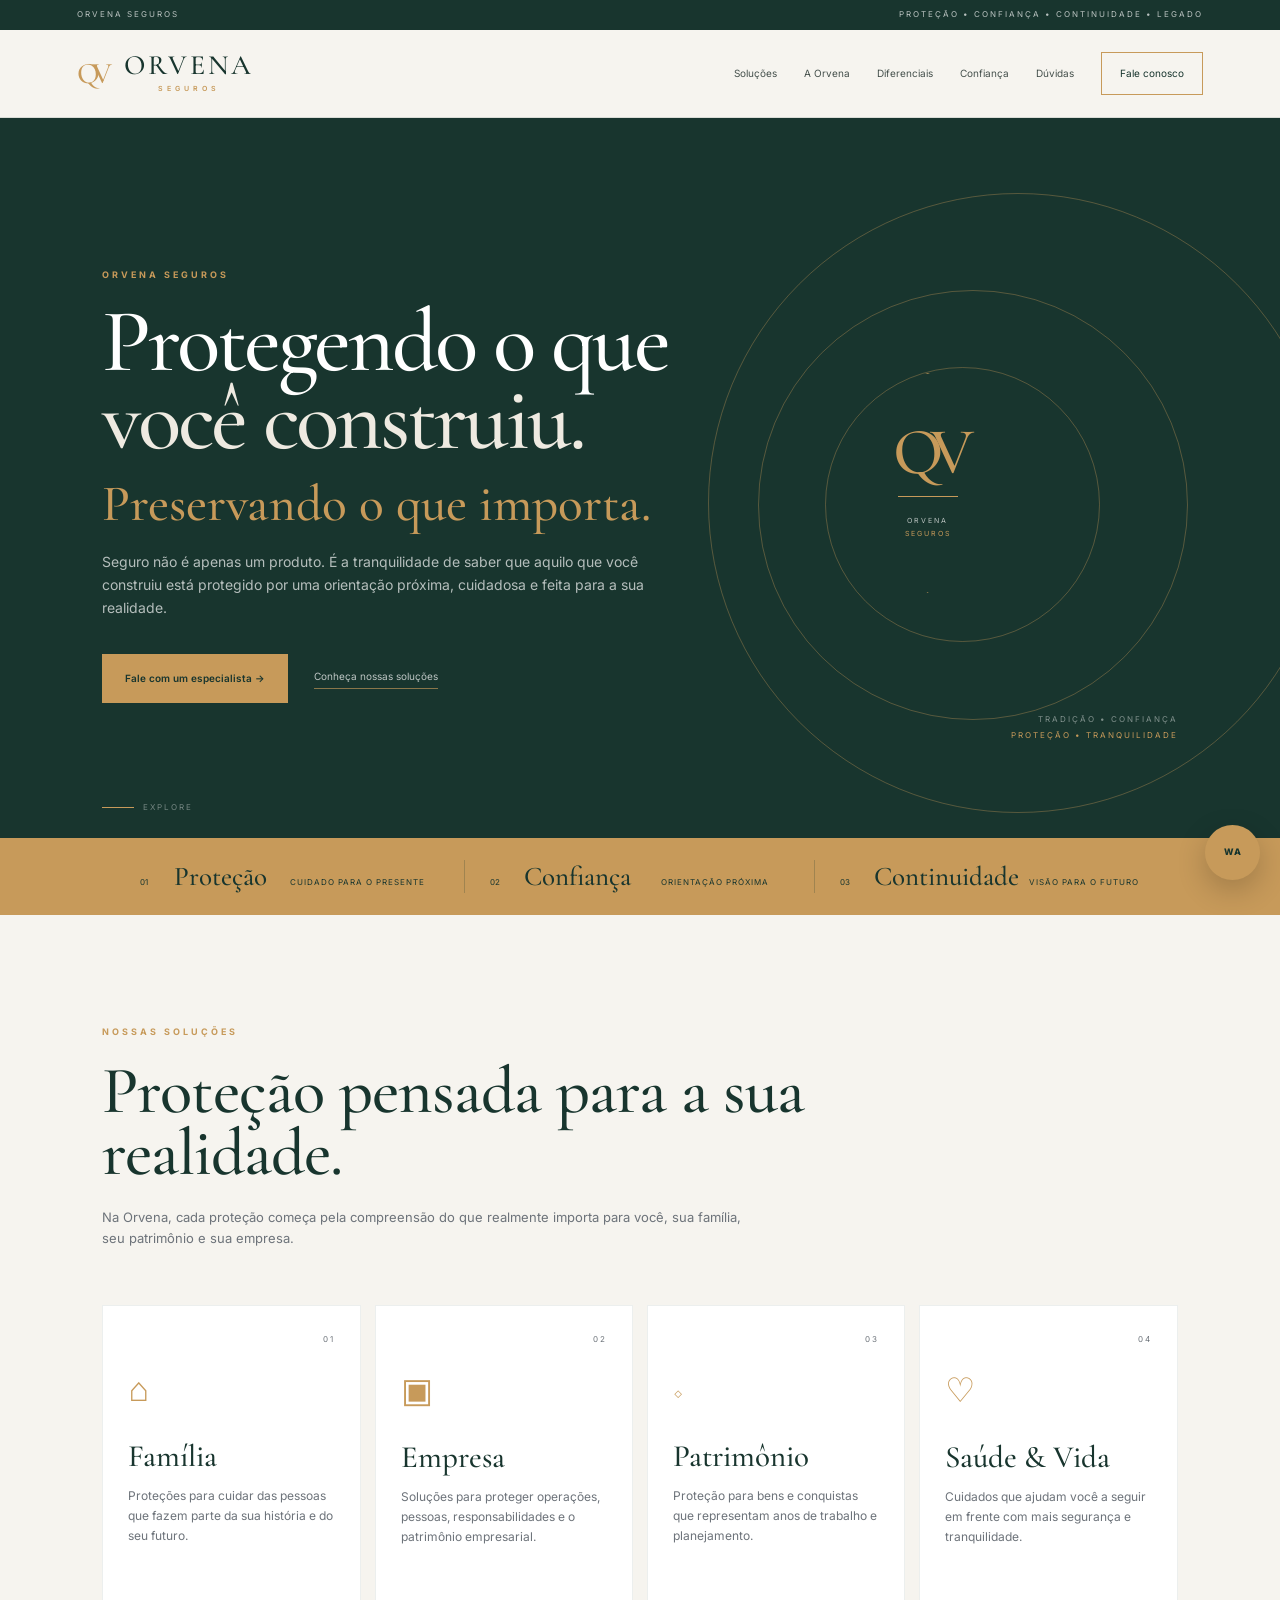
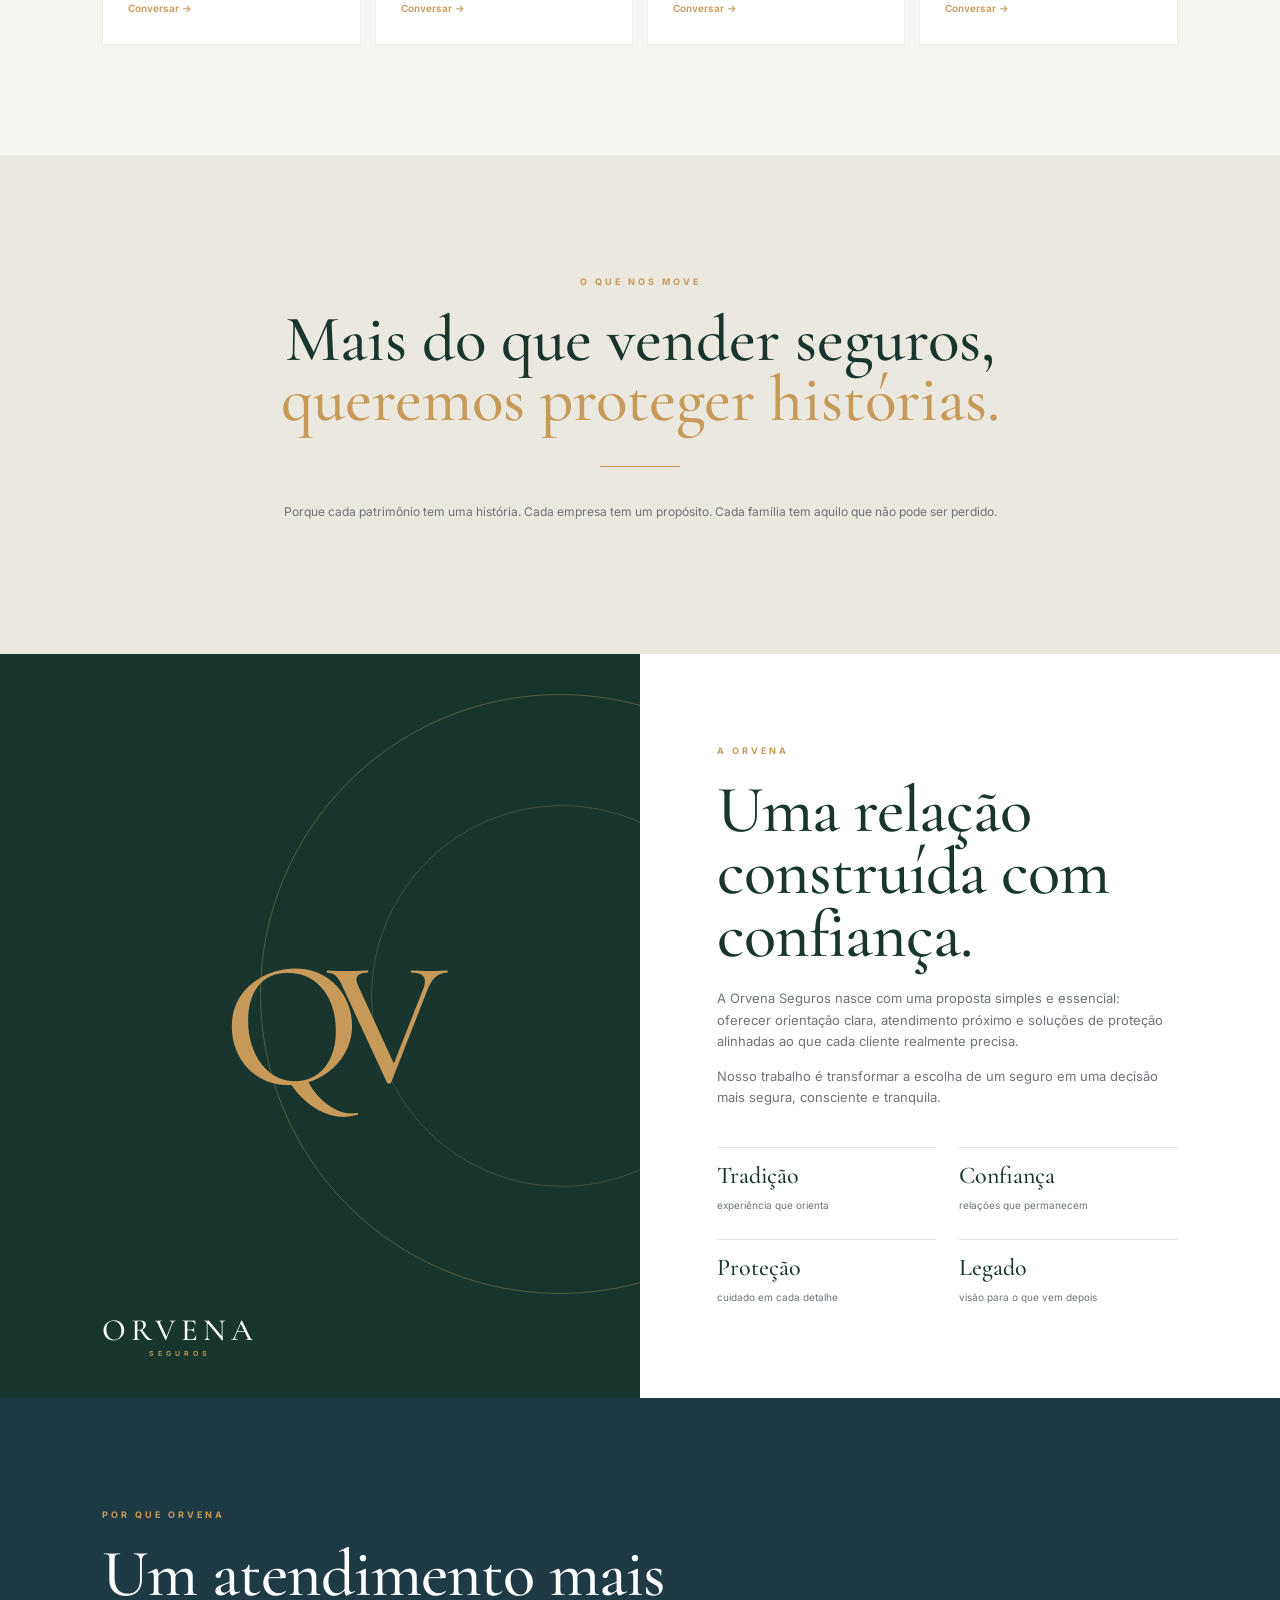
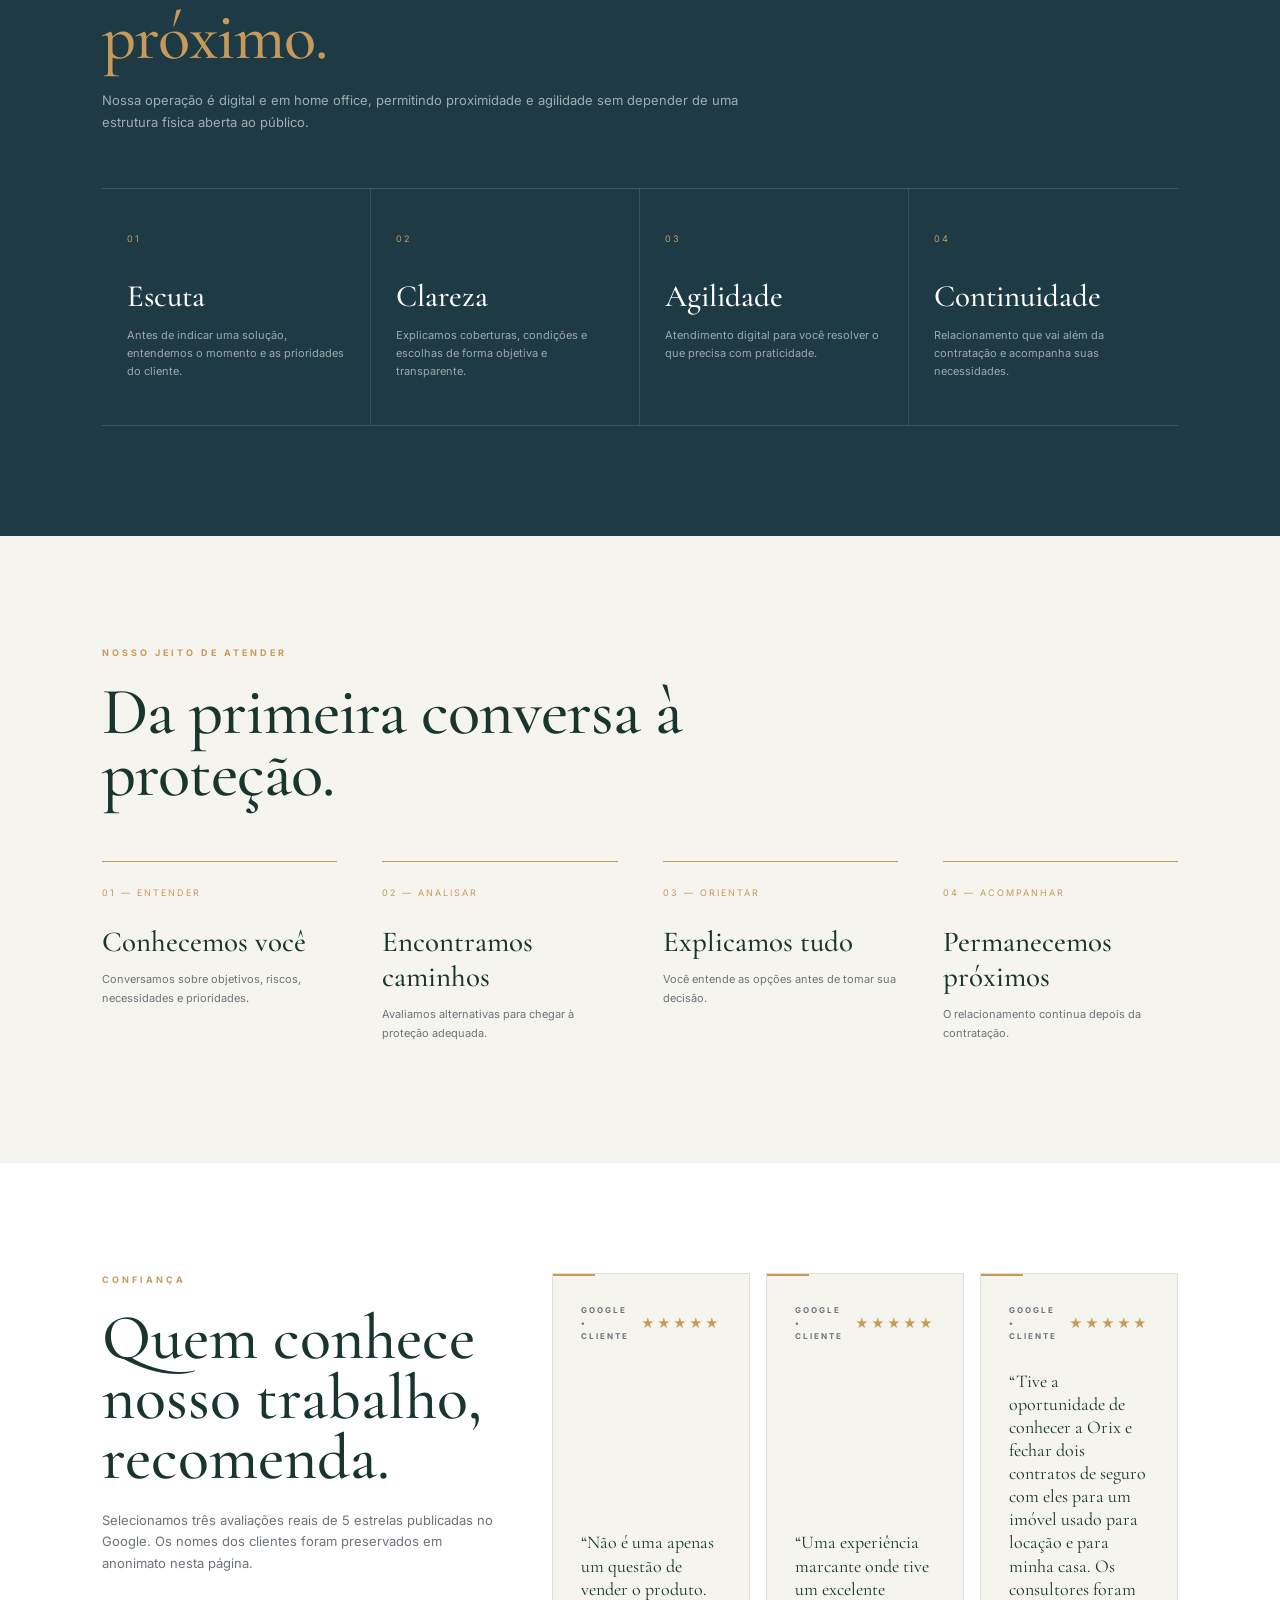
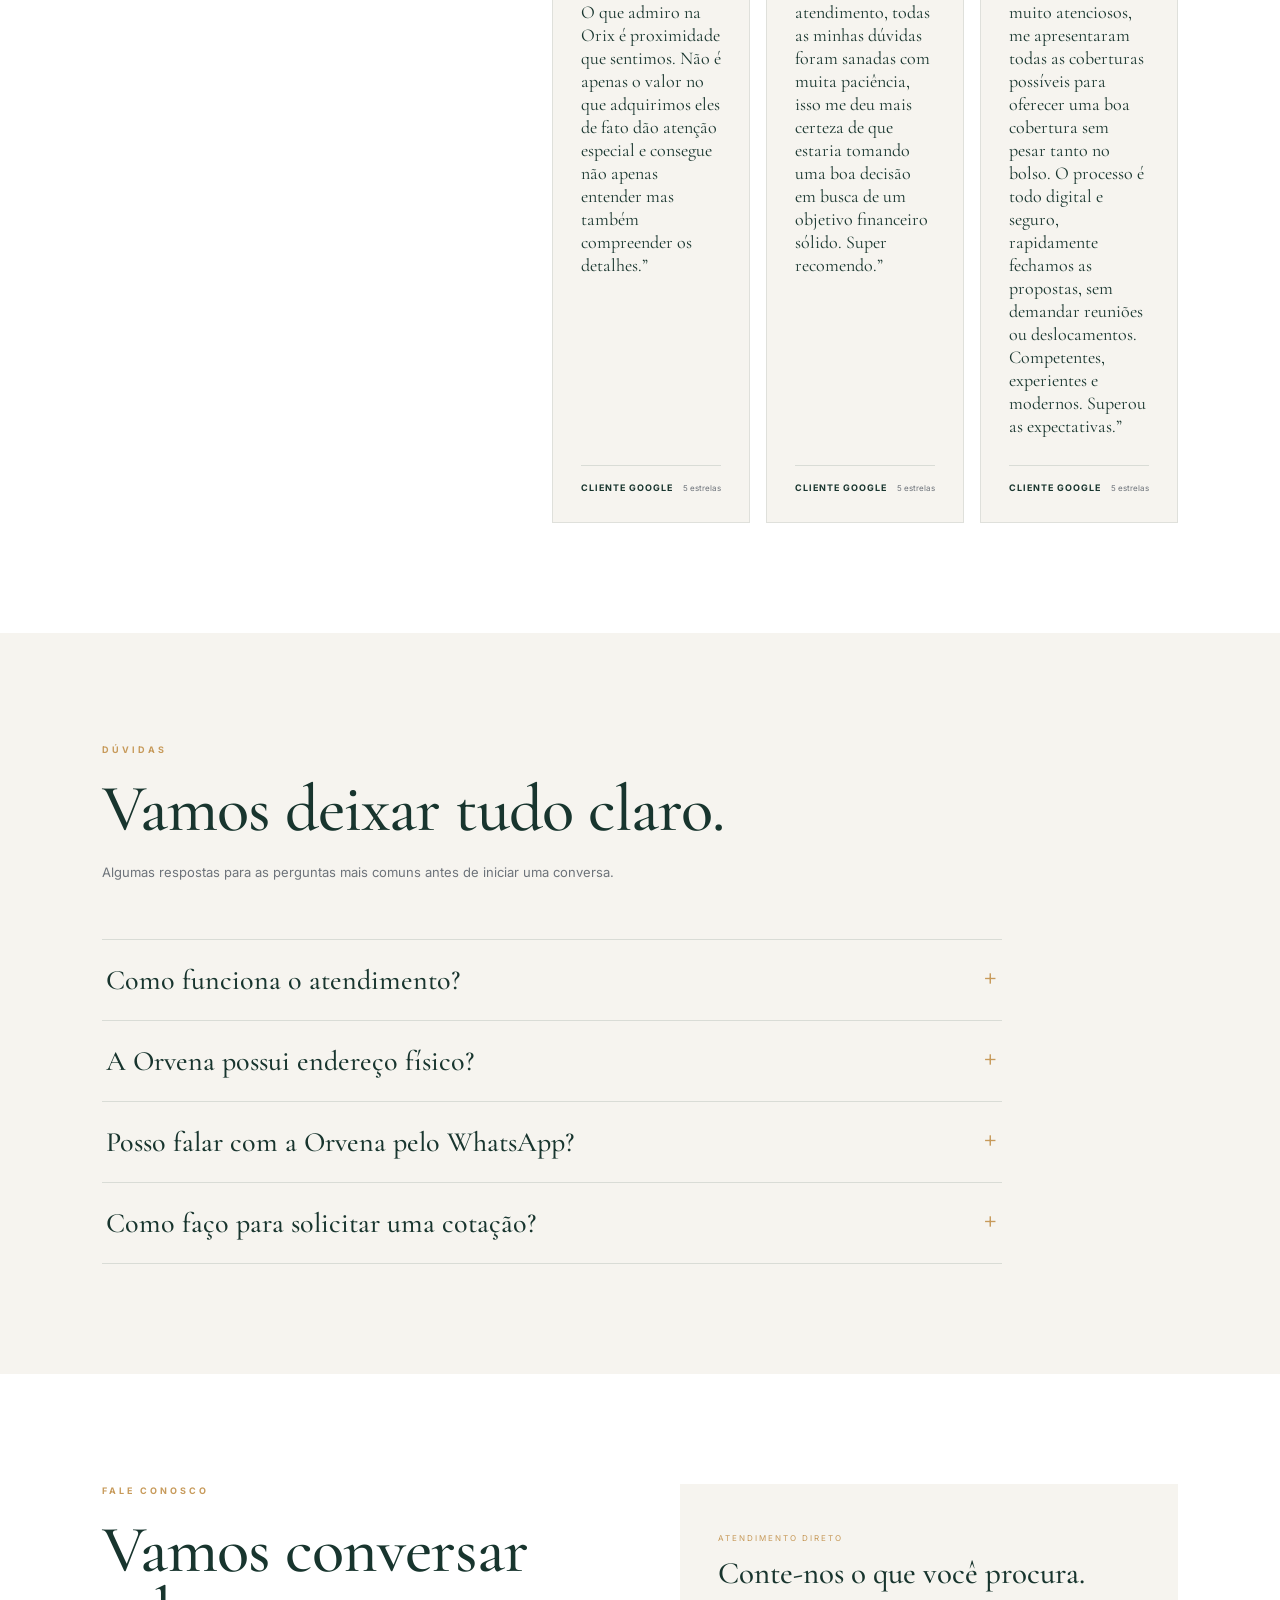
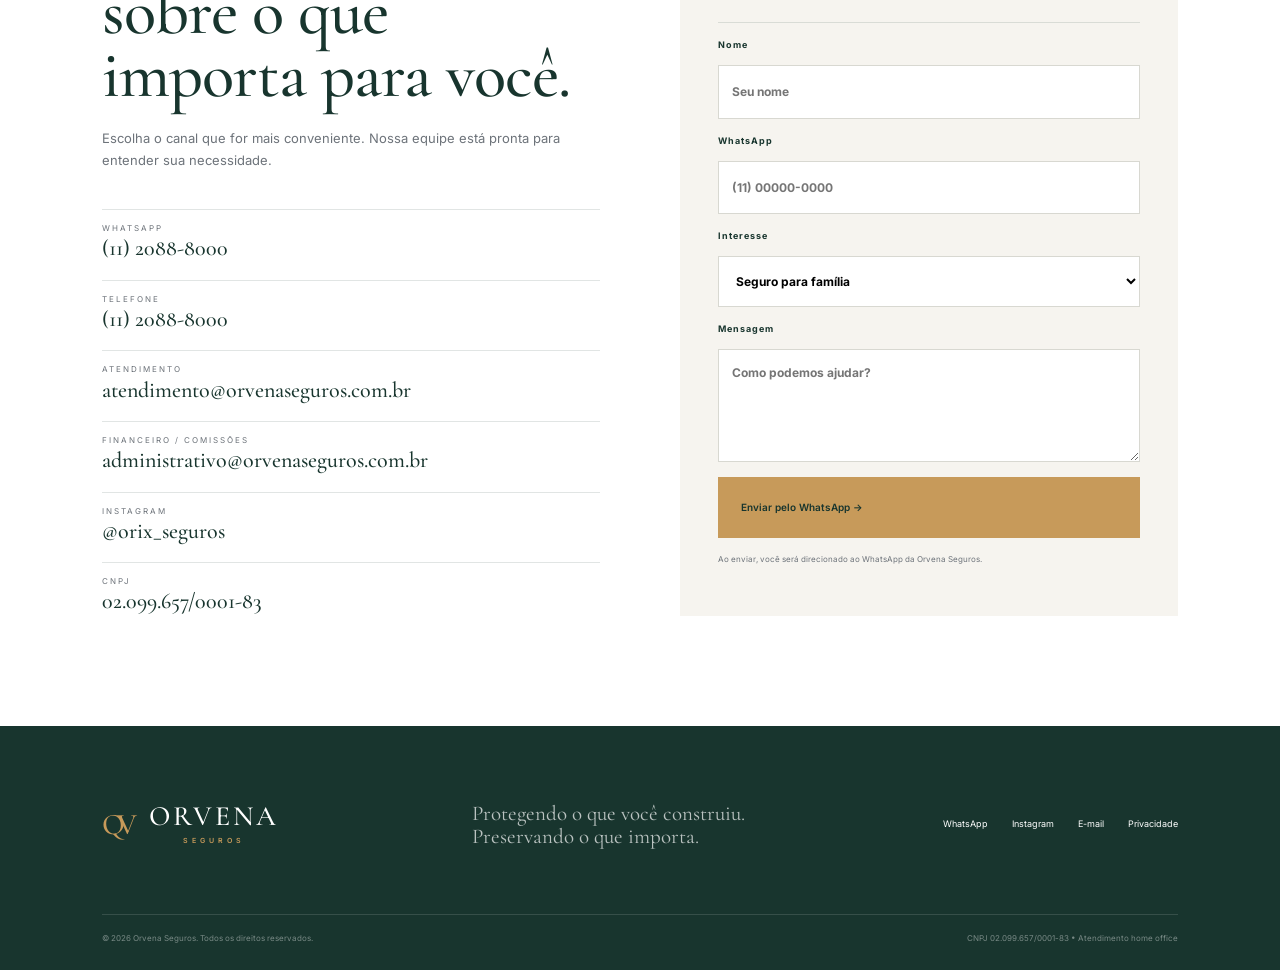
==== commit cbd1da29: "Add files via upload" ====
--- a/index.html
+++ b/index.html
@@ -1,78 +1,204 @@
 <!doctype html>
 <html lang="pt-BR">
 <head>
-<meta charset="utf-8"><meta name="viewport" content="width=device-width, initial-scale=1">
+<meta charset="utf-8">
+<meta name="viewport" content="width=device-width, initial-scale=1">
 <title>Orvena Seguros | Protegendo o que você construiu</title>
-<meta name="description" content="Orvena Seguros — proteção, confiança, continuidade e legado.">
+<meta name="description" content="Orvena Seguros — proteção, confiança, continuidade e legado. Atendimento consultivo pelo WhatsApp e telefone.">
 <meta name="theme-color" content="#18352E">
 <link rel="icon" href="assets/favicon.svg" type="image/svg+xml">
-<link rel="preconnect" href="https://fonts.googleapis.com"><link rel="preconnect" href="https://fonts.gstatic.com" crossorigin>
+<link rel="preconnect" href="https://fonts.googleapis.com">
+<link rel="preconnect" href="https://fonts.gstatic.com" crossorigin>
 <link href="https://fonts.googleapis.com/css2?family=Cormorant+Garamond:wght@400;500;600;700&family=Inter:wght@300;400;500;600;700&display=swap" rel="stylesheet">
 <link rel="stylesheet" href="styles.css">
 </head>
 <body>
-<div class="announcement"><span>ORVENA SEGUROS</span><span>Proteção • Confiança • Continuidade • Legado</span></div>
+
+<div class="announcement">
+  <span>ORVENA SEGUROS</span>
+  <span>Proteção • Confiança • Continuidade • Legado</span>
+</div>
+
 <header class="header">
-<a class="logo" href="index.html"><span class="monogram">QV</span><span class="logo-name">ORVENA<small>SEGUROS</small></span></a>
-<button class="menu-btn" aria-label="Abrir menu"><span></span><span></span></button>
-<nav class="nav">
-<a href="index.html#solucoes">Soluções</a><a href="index.html#orvena">A Orvena</a><a href="index.html#diferenciais">Diferenciais</a><a href="index.html#depoimentos">Confiança</a><a href="index.html#faq">Dúvidas</a><a class="nav-cta" href="contato.html">Fale conosco</a>
-</nav></header>
+  <a class="logo" href="#inicio" aria-label="Orvena Seguros">
+    <span class="monogram">QV</span>
+    <span class="logo-name">ORVENA<small>SEGUROS</small></span>
+  </a>
+  <button class="menu-btn" aria-label="Abrir menu"><span></span><span></span><span></span></button>
+  <nav class="nav">
+    <a href="#solucoes">Soluções</a>
+    <a href="#orvena">A Orvena</a>
+    <a href="#diferenciais">Diferenciais</a>
+    <a href="#confianca">Confiança</a>
+    <a href="#duvidas">Dúvidas</a>
+    <a class="nav-cta" href="#contato">Fale conosco</a>
+  </nav>
+</header>
+
 <main>
 <section class="hero" id="inicio">
-<div class="hero-copy reveal"><p class="kicker">SEGUROS COM VISÃO DE FUTURO</p>
-<h1>Protegendo o que você <span>construiu.</span></h1><p class="hero-sub">Preservando o que importa.</p>
-<p class="hero-body">Uma abordagem consultiva para transformar proteção em tranquilidade — para você, sua família, seu patrimônio e sua empresa.</p>
-<div class="hero-actions"><a class="btn btn-gold" href="contato.html">Quero falar com um especialista <b>→</b></a><a class="text-link" href="#solucoes">Conheça nossas soluções</a></div></div>
-<div class="hero-visual reveal"><div class="gold-ring ring-a"></div><div class="gold-ring ring-b"></div><div class="gold-ring ring-c"></div>
-<div class="crest"><div class="crest-top">QV</div><div class="crest-line"></div><div class="crest-text">PROTEÇÃO<br><em>ORVENA</em></div></div>
-<div class="hero-note">TRADIÇÃO<br><span>CONFIANÇA</span><br>CONTINUIDADE<br><span>LEGADO</span></div></div>
-<div class="scroll-cue"><span></span> role para descobrir</div></section>
-<section class="pillars"><div><small>01</small><strong>Proteção</strong><span>para o presente</span></div><div><small>02</small><strong>Continuidade</strong><span>para seus planos</span></div><div><small>03</small><strong>Legado</strong><span>para o futuro</span></div></section>
-<section class="section" id="solucoes"><div class="section-intro reveal"><p class="kicker">SOLUÇÕES ORVENA</p><h2>Proteção pensada para o que realmente importa.</h2><p>Não acreditamos em soluções genéricas. Começamos entendendo seu momento, seus objetivos e aquilo que você deseja preservar.</p></div>
-<div class="cards">
-<article class="card reveal"><div class="card-number">01</div><div class="line-icon">♡</div><h3>Vida & Família</h3><p>Proteção financeira para pessoas e famílias, com planejamento para diferentes fases da vida.</p><a href="solucoes/vida-familia.html">Conhecer solução ↗</a></article>
-<article class="card reveal"><div class="card-number">02</div><div class="line-icon">⌂</div><h3>Patrimônio</h3><p>Proteção para bens que representam trabalho, conquistas e histórias construídas ao longo do tempo.</p><a href="solucoes/patrimonio.html">Conhecer solução ↗</a></article>
-<article class="card reveal"><div class="card-number">03</div><div class="line-icon">▣</div><h3>Empresas</h3><p>Estratégias para proteger operações, pessoas-chave, responsabilidades e continuidade empresarial.</p><a href="solucoes/empresas.html">Conhecer solução ↗</a></article>
-<article class="card reveal"><div class="card-number">04</div><div class="line-icon">♧</div><h3>Saúde</h3><p>Alternativas de proteção para você, sua família e sua equipe, conforme cada necessidade.</p><a href="solucoes/saude.html">Conhecer solução ↗</a></article>
-</div></section>
-<section class="statement"><div class="statement-inner reveal"><p class="kicker">UMA NOVA FORMA DE OLHAR PARA SEGUROS</p><h2>Seguro não é apenas sobre o que pode acontecer.<br><i>É sobre tudo o que você não quer interromper.</i></h2><div class="statement-rule"></div><p>Na Orvena, proteção é uma decisão estratégica para manter sua história em movimento.</p></div></section>
-<section class="about" id="orvena"><div class="about-art reveal"><div class="about-circle"></div><div class="about-qv">QV</div><div class="about-caption">ORVENA<br><span>SEGUROS</span></div></div>
-<div class="about-copy reveal"><p class="kicker">A ORVENA</p><h2>Experiência que protege. Visão que antecipa.</h2><p>Somos uma corretora com uma visão consultiva e próxima. Nosso papel é traduzir riscos e possibilidades em escolhas de proteção que façam sentido para cada cliente.</p><p>Acreditamos que confiança se constrói com escuta, clareza e acompanhamento — não apenas no momento da contratação, mas durante toda a jornada.</p>
-<div class="values"><div><b>Tradição</b><span>Experiência para decidir melhor.</span></div><div><b>Confiança</b><span>Relações construídas com transparência.</span></div><div><b>Continuidade</b><span>Proteção que acompanha seus planos.</span></div><div><b>Legado</b><span>O futuro também merece cuidado.</span></div></div></div></section>
-<section class="dark" id="diferenciais"><div class="section-intro reveal"><p class="kicker">POR QUE ORVENA</p><h2>Mais do que uma apólice.<br><i>Uma relação de confiança.</i></h2></div>
-<div class="differentials"><div class="diff reveal"><span>01</span><h3>Escuta</h3><p>Entendemos seu contexto antes de indicar qualquer caminho.</p></div><div class="diff reveal"><span>02</span><h3>Curadoria</h3><p>Buscamos alternativas coerentes com seu perfil e objetivos.</p></div><div class="diff reveal"><span>03</span><h3>Clareza</h3><p>Explicamos o que você está contratando de forma simples e transparente.</p></div><div class="diff reveal"><span>04</span><h3>Acompanhamento</h3><p>Estamos presentes também depois da contratação.</p></div></div></section>
-<section class="section"><div class="section-intro reveal"><p class="kicker">COMO FUNCIONA</p><h2>Uma jornada simples, do primeiro contato à proteção.</h2></div><div class="process-grid"><div class="process-step reveal"><span>01</span><h3>Conversamos</h3><p>Você nos conta o que deseja proteger e quais são seus objetivos.</p></div><div class="process-step reveal"><span>02</span><h3>Analisamos</h3><p>Avaliamos necessidades, riscos, prioridades e possibilidades.</p></div><div class="process-step reveal"><span>03</span><h3>Recomendamos</h3><p>Apresentamos alternativas com clareza para você decidir com segurança.</p></div><div class="process-step reveal"><span>04</span><h3>Acompanhamos</h3><p>Seguimos ao seu lado para ajustes, dúvidas e necessidades futuras.</p></div></div></section>
-<section class="trust testimonials" id="depoimentos">
-<div class="trust-content reveal">
-<p class="kicker">CONFIANÇA SE CONSTRÓI</p>
-<h2>Quem conhece nosso trabalho, recomenda.</h2>
-<p>Três avaliações reais publicadas no Google, apresentadas aqui com os nomes dos clientes preservados.</p>
-<a class="btn btn-outline" href="https://www.google.com/maps/search/?api=1&query=Orvena%20Seguros" target="_blank" rel="noopener">Ver avaliações no Google <b>↗</b></a>
-</div>
-<div class="reviews-grid">
-<article class="testimonial reveal"><div class="testimonial-top"><span class="google-label">GOOGLE</span><span class="stars">★★★★★</span></div>
-<p class="testimonial-text">“Não é uma apenas um questão de vender o produto. O que admiro na Orix é proximidade que sentimos. Não é apenas o valor no que adquirimos eles de fato dão atenção especial e consegue não apenas entender mas também compreender os detalhes.”</p>
-<div class="testimonial-bottom"><span>Cliente Google</span><small>5 estrelas</small></div></article>
-<article class="testimonial reveal"><div class="testimonial-top"><span class="google-label">GOOGLE</span><span class="stars">★★★★★</span></div>
-<p class="testimonial-text">“Uma experiência marcante onde tive um excelente atendimento, todas as minhas dúvidas foram sanadas com muita paciência, isso me deu mais certeza de que estaria tomando uma boa decisão em busca de um objetivo financeiro sólido. Super recomendo.”</p>
-<div class="testimonial-bottom"><span>Cliente Google</span><small>5 estrelas</small></div></article>
-<article class="testimonial reveal"><div class="testimonial-top"><span class="google-label">GOOGLE</span><span class="stars">★★★★★</span></div>
-<p class="testimonial-text">“Tive a oportunidade de conhecer a Orix e fechar dois contratos de seguro com eles para um imóvel usado para locação e para minha casa. Os consultores foram muito atenciosos, me apresentaram todas as coberturas possíveis para oferecer uma boa cobertura sem pesar tanto no bolso. O processo é todo digital e seguro, rapidamente fechamos as propostas, sem demandar reuniões ou deslocamentos. Competentes, experientes e modernos. Superou as expectativas.”</p>
-<div class="testimonial-bottom"><span>Cliente Google</span><small>5 estrelas</small></div></article>
-</div></section>
-<section class="section" id="faq" style="background:#ebe8df"><div class="section-intro reveal"><p class="kicker">DÚVIDAS FREQUENTES</p><h2>Antes de contratar, você pode perguntar.</h2></div><div class="faq-list"><details class="reveal"><summary>Por que contratar uma corretora?</summary><p>A corretora atua na orientação e intermediação do seguro, ajudando a comparar alternativas e compreender coberturas, condições e necessidades.</p></details><details class="reveal"><summary>A Orvena atende pessoas e empresas?</summary><p>Sim. A proposta contempla soluções de proteção para pessoas, famílias, patrimônio, saúde e empresas.</p></details><details class="reveal"><summary>Vocês trabalham com diferentes seguradoras?</summary><p>Podemos apresentar alternativas de mercado conforme o perfil e a necessidade de cada cliente. A disponibilidade depende do produto e da análise.</p></details><details class="reveal"><summary>Posso falar com um especialista antes de decidir?</summary><p>Sim. O primeiro contato serve para entender seu momento e orientar os próximos passos, sem compromisso de contratação.</p></details></div></section>
-
-<section class="contact" id="contato"><div class="contact-copy reveal"><p class="kicker">FALE COM A ORVENA</p><h2>O que você deseja proteger?</h2><p class="body-copy">Conte um pouco sobre seu momento. Vamos entender juntos qual caminho faz mais sentido.</p><div class="contact-details"><a href="https://wa.me/551120888000" target="_blank" rel="noopener"><span>WhatsApp</span><strong>(11) 2088-8000</strong></a><a href="mailto:atendimento@orvenaseguros.com.br"><span>E-mail</span><strong>atendimento@orvenaseguros.com.br</strong></a><a href="mailto:administrativo@orvenaseguros.com.br"><span>Financeiro / Comissões</span><strong>administrativo@orvenaseguros.com.br</strong></a><div><span>Atendimento</span><strong>Home office • Atendimento digital</strong></div><div><span>CNPJ</span><strong>02.099.657/0001-83</strong></div></div></div>
-<form class="lead-form reveal" id="leadForm"><div class="form-heading"><span>01</span><h3>Vamos conversar.</h3></div><label>Nome<input name="nome" required placeholder="Seu nome"></label><label>WhatsApp<input name="whatsapp" required placeholder="(11) 99999-9999"></label><label>O que você deseja proteger?<select name="interesse"><option>Minha família</option><option>Meu patrimônio</option><option>Minha empresa</option><option>Minha saúde</option><option>Quero orientação</option></select></label><label>Mensagem<textarea name="mensagem" rows="4" placeholder="Conte brevemente o que você procura"></textarea></label><button class="btn btn-gold" type="submit">Enviar pelo WhatsApp <b>→</b></button><p class="form-note">Ao enviar, seus dados serão utilizados para atendimento da solicitação. Consulte nossa Política de Privacidade.</p></form></section>
-<div class="cookie"><p>Este site pode utilizar cookies e tecnologias semelhantes para funcionamento, segurança e, se configuradas, análise de uso. Consulte a Política de Privacidade para mais informações.</p><button data-cookie-ok>Entendi</button></div>
+  <div class="hero-copy">
+    <p class="kicker">ORVENA SEGUROS</p>
+    <h1>Protegendo o que<br><span>você construiu.</span></h1>
+    <div class="hero-sub">Preservando o que importa.</div>
+    <p class="hero-body">Seguro não é apenas um produto. É a tranquilidade de saber que aquilo que você construiu está protegido por uma orientação próxima, cuidadosa e feita para a sua realidade.</p>
+    <div class="hero-actions">
+      <a class="btn btn-gold" href="https://wa.me/551120888000?text=Ol%C3%A1%2C%20Orvena%20Seguros!%20Gostaria%20de%20falar%20com%20um%20especialista." target="_blank" rel="noopener">Fale com um especialista →</a>
+      <a class="text-link" href="#solucoes">Conheça nossas soluções</a>
+    </div>
+  </div>
+  <div class="hero-visual" aria-hidden="true">
+    <div class="gold-ring ring-a"></div><div class="gold-ring ring-b"></div><div class="gold-ring ring-c"></div>
+    <div class="crest"><div class="crest-top">QV</div><div class="crest-line"></div><div class="crest-text">ORVENA<br><em>SEGUROS</em></div></div>
+    <div class="hero-note">TRADIÇÃO • CONFIANÇA<br><span>PROTEÇÃO • TRANQUILIDADE</span></div>
+  </div>
+  <div class="scroll-cue"><span></span>Explore</div>
+</section>
+
+<section class="pillars" aria-label="Pilares da marca">
+  <div><small>01</small><strong>Proteção</strong><span>cuidado para o presente</span></div>
+  <div><small>02</small><strong>Confiança</strong><span>orientação próxima</span></div>
+  <div><small>03</small><strong>Continuidade</strong><span>visão para o futuro</span></div>
+</section>
+
+<section class="section" id="solucoes">
+  <div class="section-intro">
+    <p class="kicker">NOSSAS SOLUÇÕES</p>
+    <h2>Proteção pensada para a sua realidade.</h2>
+    <p>Na Orvena, cada proteção começa pela compreensão do que realmente importa para você, sua família, seu patrimônio e sua empresa.</p>
+  </div>
+  <div class="cards">
+    <article class="card"><div class="card-number">01</div><div class="line-icon">⌂</div><h3>Família</h3><p>Proteções para cuidar das pessoas que fazem parte da sua história e do seu futuro.</p><a href="#contato">Conversar →</a></article>
+    <article class="card"><div class="card-number">02</div><div class="line-icon">▣</div><h3>Empresa</h3><p>Soluções para proteger operações, pessoas, responsabilidades e o patrimônio empresarial.</p><a href="#contato">Conversar →</a></article>
+    <article class="card"><div class="card-number">03</div><div class="line-icon">◇</div><h3>Patrimônio</h3><p>Proteção para bens e conquistas que representam anos de trabalho e planejamento.</p><a href="#contato">Conversar →</a></article>
+    <article class="card"><div class="card-number">04</div><div class="line-icon">♡</div><h3>Saúde & Vida</h3><p>Cuidados que ajudam você a seguir em frente com mais segurança e tranquilidade.</p><a href="#contato">Conversar →</a></article>
+  </div>
+</section>
+
+<section class="statement">
+  <div class="statement-inner">
+    <p class="kicker">O QUE NOS MOVE</p>
+    <h2>Mais do que vender seguros,<br><i>queremos proteger histórias.</i></h2>
+    <div class="statement-rule"></div>
+    <p>Porque cada patrimônio tem uma história. Cada empresa tem um propósito. Cada família tem aquilo que não pode ser perdido.</p>
+  </div>
+</section>
+
+<section class="about" id="orvena">
+  <div class="about-art">
+    <div class="about-circle"></div><div class="about-qv">QV</div>
+    <div class="about-caption">ORVENA <span>SEGUROS</span></div>
+  </div>
+  <div class="about-copy">
+    <p class="kicker">A ORVENA</p>
+    <h2>Uma relação construída com confiança.</h2>
+    <p>A Orvena Seguros nasce com uma proposta simples e essencial: oferecer orientação clara, atendimento próximo e soluções de proteção alinhadas ao que cada cliente realmente precisa.</p>
+    <p>Nosso trabalho é transformar a escolha de um seguro em uma decisão mais segura, consciente e tranquila.</p>
+    <div class="values">
+      <div><b>Tradição</b><span>experiência que orienta</span></div>
+      <div><b>Confiança</b><span>relações que permanecem</span></div>
+      <div><b>Proteção</b><span>cuidado em cada detalhe</span></div>
+      <div><b>Legado</b><span>visão para o que vem depois</span></div>
+    </div>
+  </div>
+</section>
+
+<section class="dark" id="diferenciais">
+  <div class="section-intro">
+    <p class="kicker">POR QUE ORVENA</p>
+    <h2>Um atendimento mais <i>próximo.</i></h2>
+    <p style="color:rgba(255,255,255,.58)">Nossa operação é digital e em home office, permitindo proximidade e agilidade sem depender de uma estrutura física aberta ao público.</p>
+  </div>
+  <div class="differentials">
+    <article class="diff"><span>01</span><h3>Escuta</h3><p>Antes de indicar uma solução, entendemos o momento e as prioridades do cliente.</p></article>
+    <article class="diff"><span>02</span><h3>Clareza</h3><p>Explicamos coberturas, condições e escolhas de forma objetiva e transparente.</p></article>
+    <article class="diff"><span>03</span><h3>Agilidade</h3><p>Atendimento digital para você resolver o que precisa com praticidade.</p></article>
+    <article class="diff"><span>04</span><h3>Continuidade</h3><p>Relacionamento que vai além da contratação e acompanha suas necessidades.</p></article>
+  </div>
+</section>
+
+<section class="section">
+  <div class="section-intro"><p class="kicker">NOSSO JEITO DE ATENDER</p><h2>Da primeira conversa à proteção.</h2></div>
+  <div class="process-grid">
+    <div class="process-step"><span>01 — ENTENDER</span><h3>Conhecemos você</h3><p>Conversamos sobre objetivos, riscos, necessidades e prioridades.</p></div>
+    <div class="process-step"><span>02 — ANALISAR</span><h3>Encontramos caminhos</h3><p>Avaliamos alternativas para chegar à proteção adequada.</p></div>
+    <div class="process-step"><span>03 — ORIENTAR</span><h3>Explicamos tudo</h3><p>Você entende as opções antes de tomar sua decisão.</p></div>
+    <div class="process-step"><span>04 — ACOMPANHAR</span><h3>Permanecemos próximos</h3><p>O relacionamento continua depois da contratação.</p></div>
+  </div>
+</section>
+
+<section class="trust" id="confianca">
+  <div class="trust-content">
+    <p class="kicker">CONFIANÇA</p>
+    <h2>Quem conhece nosso trabalho, recomenda.</h2>
+    <p>Selecionamos três avaliações reais de 5 estrelas publicadas no Google. Os nomes dos clientes foram preservados em anonimato nesta página.</p>
+  </div>
+  <div class="reviews-grid">
+    <article class="testimonial">
+      <div class="testimonial-top"><span class="google-label">GOOGLE • CLIENTE</span><span class="stars">★★★★★</span></div>
+      <p class="testimonial-text">“Não é uma apenas um questão de vender o produto. O que admiro na Orix é proximidade que sentimos. Não é apenas o valor no que adquirimos eles de fato dão atenção especial e consegue não apenas entender mas também compreender os detalhes.”</p>
+      <div class="testimonial-bottom"><span>Cliente Google</span><small>5 estrelas</small></div>
+    </article>
+    <article class="testimonial">
+      <div class="testimonial-top"><span class="google-label">GOOGLE • CLIENTE</span><span class="stars">★★★★★</span></div>
+      <p class="testimonial-text">“Uma experiência marcante onde tive um excelente atendimento, todas as minhas dúvidas foram sanadas com muita paciência, isso me deu mais certeza de que estaria tomando uma boa decisão em busca de um objetivo financeiro sólido. Super recomendo.”</p>
+      <div class="testimonial-bottom"><span>Cliente Google</span><small>5 estrelas</small></div>
+    </article>
+    <article class="testimonial">
+      <div class="testimonial-top"><span class="google-label">GOOGLE • CLIENTE</span><span class="stars">★★★★★</span></div>
+      <p class="testimonial-text">“Tive a oportunidade de conhecer a Orix e fechar dois contratos de seguro com eles para um imóvel usado para locação e para minha casa. Os consultores foram muito atenciosos, me apresentaram todas as coberturas possíveis para oferecer uma boa cobertura sem pesar tanto no bolso. O processo é todo digital e seguro, rapidamente fechamos as propostas, sem demandar reuniões ou deslocamentos. Competentes, experientes e modernos. Superou as expectativas.”</p>
+      <div class="testimonial-bottom"><span>Cliente Google</span><small>5 estrelas</small></div>
+    </article>
+  </div>
+</section>
+
+<section class="section" id="duvidas">
+  <div class="section-intro"><p class="kicker">DÚVIDAS</p><h2>Vamos deixar tudo claro.</h2><p>Algumas respostas para as perguntas mais comuns antes de iniciar uma conversa.</p></div>
+  <div class="faq-list">
+    <details><summary>Como funciona o atendimento?</summary><p>O atendimento é feito de forma digital, principalmente pelo WhatsApp e telefone, com orientação personalizada.</p></details>
+    <details><summary>A Orvena possui endereço físico?</summary><p>Não. A Orvena trabalha em modelo home office e oferece atendimento digital, sem atendimento presencial em endereço comercial.</p></details>
+    <details><summary>Posso falar com a Orvena pelo WhatsApp?</summary><p>Sim. Você pode falar conosco diretamente pelo número (11) 2088-8000.</p></details>
+    <details><summary>Como faço para solicitar uma cotação?</summary><p>Entre em contato pelo WhatsApp ou pelo telefone. Vamos entender sua necessidade e orientar os próximos passos.</p></details>
+  </div>
+</section>
+
+<section class="contact" id="contato">
+  <div class="contact-copy">
+    <p class="kicker">FALE CONOSCO</p>
+    <h2>Vamos conversar sobre o que importa para você.</h2>
+    <p>Escolha o canal que for mais conveniente. Nossa equipe está pronta para entender sua necessidade.</p>
+    <div class="contact-details">
+      <a href="https://wa.me/551120888000" target="_blank" rel="noopener"><span>WhatsApp</span><strong>(11) 2088-8000</strong></a>
+      <a href="tel:+551120888000"><span>Telefone</span><strong>(11) 2088-8000</strong></a>
+      <a href="mailto:atendimento@orvenaseguros.com.br"><span>Atendimento</span><strong>atendimento@orvenaseguros.com.br</strong></a>
+      <a href="mailto:administrativo@orvenaseguros.com.br"><span>Financeiro / Comissões</span><strong>administrativo@orvenaseguros.com.br</strong></a>
+      <div><span>Instagram</span><strong>@orix_seguros</strong></div>
+      <div><span>CNPJ</span><strong>02.099.657/0001-83</strong></div>
+    </div>
+  </div>
+  <form class="lead-form" id="leadForm">
+    <div class="form-heading"><span>ATENDIMENTO DIRETO</span><h3>Conte-nos o que você procura.</h3></div>
+    <label>Nome<input name="nome" required placeholder="Seu nome"></label>
+    <label>WhatsApp<input name="whatsapp" required placeholder="(11) 00000-0000"></label>
+    <label>Interesse<select name="interesse"><option>Seguro para família</option><option>Seguro empresarial</option><option>Seguro patrimonial</option><option>Saúde ou vida</option><option>Outro assunto</option></select></label>
+    <label>Mensagem<textarea name="mensagem" rows="4" placeholder="Como podemos ajudar?"></textarea></label>
+    <button class="btn btn-gold" type="submit">Enviar pelo WhatsApp →</button>
+    <p class="form-note">Ao enviar, você será direcionado ao WhatsApp da Orvena Seguros.</p>
+  </form>
+</section>
 </main>
+
 <footer class="footer">
-<div class="footer-top"><a class="logo footer-logo" href="index.html"><span class="monogram">QV</span><span class="logo-name">ORVENA<small>SEGUROS</small></span></a>
-<p>Protegendo o que você construiu.<br>Preservando o que importa.</p>
-<div class="footer-nav"><a href="index.html#solucoes">Soluções</a><a href="sobre.html">A Orvena</a><a href="contato.html">Contato</a><a href="https://www.instagram.com/orix_seguros/" target="_blank" rel="noopener">Instagram</a></div></div>
-<div class="footer-bottom"><span>© 2026 Orvena Seguros • CNPJ 02.099.657/0001-83</span><span>Protegendo o que você construiu.</span><span><a href="privacidade.html">Privacidade</a></span></div>
+  <div class="footer-top">
+    <a class="logo footer-logo" href="#inicio"><span class="monogram">QV</span><span class="logo-name">ORVENA<small>SEGUROS</small></span></a>
+    <p>Protegendo o que você construiu.<br>Preservando o que importa.</p>
+    <div class="footer-nav"><a href="https://wa.me/551120888000" target="_blank" rel="noopener">WhatsApp</a><a href="https://www.instagram.com/orix_seguros/" target="_blank" rel="noopener">Instagram</a><a href="mailto:atendimento@orvenaseguros.com.br">E-mail</a><a href="privacidade.html">Privacidade</a></div>
+  </div>
+  <div class="footer-bottom"><span>© 2026 Orvena Seguros. Todos os direitos reservados.</span><span>CNPJ 02.099.657/0001-83 • Atendimento home office</span></div>
 </footer>
-<a class="floating-whatsapp" href="https://wa.me/551120888000" target="_blank" rel="noopener">WA</a>
+
+<a class="whatsapp-float" href="https://wa.me/551120888000?text=Ol%C3%A1%2C%20Orvena%20Seguros!" target="_blank" rel="noopener" aria-label="Falar com a Orvena pelo WhatsApp">WA</a>
+
 <script src="script.js"></script>
-</body></html>+</body>
+</html>
--- a/styles.css
+++ b/styles.css
@@ -1,33 +1,28 @@
-:root{--green:#18352E;--blue:#1E3A44;--bronze:#C79A5A;--off:#F6F4EF;--stone:#6D737A;--white:#fff;--line:rgba(24,53,46,.13);--serif:"Cormorant Garamond",Georgia,serif;--sans:"Inter",Arial,sans-serif}
-*{box-sizing:border-box}html{scroll-behavior:smooth}body{margin:0;background:var(--off);color:#18221f;font-family:var(--sans);line-height:1.65}a{text-decoration:none;color:inherit}button,input,textarea,select{font:inherit}
-.topbar{height:30px;background:var(--green);color:rgba(255,255,255,.7);display:flex;justify-content:space-between;align-items:center;padding:0 6vw;font-size:8px;letter-spacing:2px;text-transform:uppercase}
-.header{height:88px;display:flex;align-items:center;justify-content:space-between;padding:0 6vw;background:rgba(246,244,239,.97);border-bottom:1px solid var(--line);position:sticky;top:0;z-index:50}.logo{width:205px}.nav{display:flex;gap:27px;align-items:center;font-size:10px;color:#45504c}.nav a:hover{color:var(--bronze)}.nav .cta{border:1px solid var(--bronze);padding:12px 18px;color:var(--green)}.menu{display:none;background:none;border:0}.menu span{display:block;width:24px;height:1px;background:var(--green);margin:5px}
-.kicker{font-size:9px;letter-spacing:3px;color:var(--bronze);font-weight:700;text-transform:uppercase;margin:0 0 20px}.btn{display:inline-flex;align-items:center;gap:20px;padding:15px 22px;font-size:10px;font-weight:600;border:1px solid transparent;cursor:pointer}.btn-gold{background:var(--bronze);color:var(--green)}.btn-outline{border-color:var(--bronze);color:var(--bronze)}
-.hero{min-height:720px;background:var(--green);color:#fff;display:grid;grid-template-columns:1.08fr .92fr;padding:100px 8vw 85px;position:relative;overflow:hidden}.hero-copy{align-self:center;z-index:2}.hero h1{font:500 clamp(56px,7vw,100px)/.87 var(--serif);letter-spacing:-3px;margin:0}.hero h1 span{color:#eeeae1}.hero-sub{font:500 clamp(31px,4vw,52px)/1 var(--serif);color:var(--bronze);margin:20px 0}.hero p.body{font-size:14px;color:rgba(255,255,255,.68);max-width:580px;margin-bottom:35px}.hero-actions{display:flex;align-items:center;gap:26px;flex-wrap:wrap}.hero-link{font-size:10px;color:rgba(255,255,255,.72);border-bottom:1px solid var(--bronze);padding-bottom:4px}
-.visual{position:relative;min-height:500px}.ring{position:absolute;border:1px solid rgba(199,154,90,.36);border-radius:50%}.r1{width:620px;height:620px;right:-150px;top:-25px}.r2{width:430px;height:430px;right:-10px;top:72px}.r3{width:275px;height:275px;right:78px;top:149px}.crest{position:absolute;right:155px;top:155px;width:190px;height:220px;border:1px solid rgba(199,154,90,.75);clip-path:polygon(50% 0,92% 15%,88% 68%,50% 100%,12% 68%,8% 15%);display:flex;align-items:center;justify-content:center;flex-direction:column}.crest .qv{font:500 66px/.8 var(--serif);color:var(--bronze);letter-spacing:-12px}.crest i{width:60px;height:1px;background:var(--bronze);margin:18px 0}.crest small{text-align:center;font-size:7px;letter-spacing:2px;color:rgba(255,255,255,.7);line-height:1.8}.scroll{position:absolute;bottom:24px;left:8vw;color:rgba(255,255,255,.4);font-size:8px;letter-spacing:2px;text-transform:uppercase}.scroll span{display:inline-block;width:32px;height:1px;background:var(--bronze);vertical-align:middle;margin-right:9px}
+:root{
+--green:#18352E;--blue:#1E3A44;--bronze:#C79A5A;--off:#F6F4EF;--stone:#6D737A;
+--ink:#18221f;--white:#fff;--line:rgba(24,53,46,.13);
+--serif:"Cormorant Garamond",Georgia,serif;--sans:"Inter",Arial,sans-serif;
+}
+*{box-sizing:border-box}html{scroll-behavior:smooth}body{margin:0;background:var(--off);color:var(--ink);font-family:var(--sans);line-height:1.65}a{text-decoration:none;color:inherit}button,input,textarea,select{font:inherit}
+.announcement{height:30px;background:var(--green);color:rgba(255,255,255,.7);display:flex;justify-content:space-between;align-items:center;padding:0 6vw;font-size:8px;letter-spacing:2px;text-transform:uppercase}
+.header{height:88px;display:flex;align-items:center;justify-content:space-between;padding:0 6vw;background:rgba(246,244,239,.97);border-bottom:1px solid var(--line);position:sticky;top:0;z-index:50;backdrop-filter:blur(12px)}
+.logo{display:flex;align-items:center;gap:13px}.monogram{font:500 30px var(--serif);color:var(--bronze);letter-spacing:-7px;padding-right:6px}.logo-name{font:500 28px var(--serif);color:var(--green);letter-spacing:3px;line-height:.8}.logo-name small{display:block;font:600 7px var(--sans);letter-spacing:4px;color:var(--bronze);text-align:center;margin-top:8px}
+.nav{display:flex;gap:27px;align-items:center;font-size:10px;color:#45504c}.nav a:hover{color:var(--bronze)}.nav-cta{border:1px solid var(--bronze);padding:12px 18px;color:var(--green)}.menu-btn{display:none;background:none;border:0}.menu-btn span{display:block;width:24px;height:1px;background:var(--green);margin:5px}
+.kicker{font-size:9px;letter-spacing:3px;color:var(--bronze);font-weight:700;text-transform:uppercase;margin:0 0 20px}.btn{display:inline-flex;align-items:center;gap:20px;padding:15px 22px;font-size:10px;font-weight:600;border:1px solid transparent;cursor:pointer;transition:.25s}.btn-gold{background:var(--bronze);color:var(--green)}.btn-gold:hover{transform:translateY(-2px);box-shadow:0 12px 30px rgba(199,154,90,.2)}.btn-outline{border-color:var(--bronze);color:var(--bronze)}.btn-outline:hover{background:var(--bronze);color:var(--green)}
+.hero{min-height:720px;background:var(--green);color:#fff;display:grid;grid-template-columns:1.08fr .92fr;padding:100px 8vw 85px;position:relative;overflow:hidden}.hero-copy{align-self:center;position:relative;z-index:2}.hero h1{font:500 clamp(56px,7vw,100px)/.87 var(--serif);letter-spacing:-3px;margin:0;max-width:850px}.hero h1 span{color:#eeeae1}.hero-sub{font:500 clamp(31px,4vw,52px)/1 var(--serif);color:var(--bronze);margin:20px 0}.hero-body{font-size:14px;color:rgba(255,255,255,.68);max-width:580px;margin-bottom:35px}.hero-actions{display:flex;align-items:center;gap:26px;flex-wrap:wrap}.text-link{font-size:10px;color:rgba(255,255,255,.72);border-bottom:1px solid rgba(199,154,90,.65);padding-bottom:4px}
+.hero-visual{position:relative;min-height:500px}.gold-ring{position:absolute;border:1px solid rgba(199,154,90,.36);border-radius:50%}.ring-a{width:620px;height:620px;right:-150px;top:-25px}.ring-b{width:430px;height:430px;right:-10px;top:72px}.ring-c{width:275px;height:275px;right:78px;top:149px}.crest{position:absolute;right:155px;top:155px;width:190px;height:220px;border:1px solid rgba(199,154,90,.75);clip-path:polygon(50% 0,92% 15%,88% 68%,50% 100%,12% 68%,8% 15%);display:flex;align-items:center;justify-content:center;flex-direction:column}.crest-top{font:500 66px/.8 var(--serif);color:var(--bronze);letter-spacing:-12px}.crest-line{width:60px;height:1px;background:var(--bronze);margin:18px 0}.crest-text{text-align:center;font-size:7px;letter-spacing:2px;color:rgba(255,255,255,.7);line-height:1.8}.crest-text em{color:var(--bronze);font-style:normal}.hero-note{position:absolute;right:0;bottom:10px;text-align:right;font-size:8px;letter-spacing:2px;line-height:2;color:rgba(255,255,255,.45)}.hero-note span{color:var(--bronze)}.scroll-cue{position:absolute;bottom:24px;left:8vw;color:rgba(255,255,255,.4);font-size:8px;letter-spacing:2px;text-transform:uppercase}.scroll-cue span{display:inline-block;width:32px;height:1px;background:var(--bronze);vertical-align:middle;margin-right:9px}
 .pillars{display:grid;grid-template-columns:repeat(3,1fr);background:var(--bronze);color:var(--green);padding:22px 9vw}.pillars div{display:grid;grid-template-columns:25px auto auto;gap:9px;align-items:baseline;padding:0 25px;border-right:1px solid rgba(24,53,46,.22)}.pillars div:last-child{border:0}.pillars small{font-size:8px}.pillars strong{font:500 27px var(--serif)}.pillars span{font-size:8px;text-transform:uppercase;letter-spacing:1px}
-.section{padding:110px 8vw}.intro{max-width:800px;margin-bottom:55px}.intro h2,.about h2,.contact h2{font:500 clamp(45px,5.2vw,70px)/.94 var(--serif);color:var(--green);margin:0 0 22px}.intro>p:last-child,.about p:not(.kicker),.contact .copy>p:not(.kicker){font-size:13px;color:var(--stone);max-width:660px}.cards{display:grid;grid-template-columns:repeat(4,1fr);gap:14px}.card{background:#fff;min-height:340px;border:1px solid rgba(24,53,46,.08);padding:27px 25px;display:flex;flex-direction:column;transition:.25s}.card:hover{transform:translateY(-5px);box-shadow:0 20px 50px rgba(24,53,46,.09)}.num{font-size:8px;color:var(--stone);letter-spacing:2px;text-align:right}.icon{font:34px var(--serif);color:var(--bronze);margin:24px 0 30px}.card h3{font:500 31px/1 var(--serif);color:var(--green);margin:0 0 14px}.card p{font-size:12px;color:var(--stone);margin:0}.card a{margin-top:auto;padding-top:25px;color:var(--bronze);font-size:10px;font-weight:600}
-.manifesto{background:#ebe8df;text-align:center;padding:120px 8vw}.manifesto h2{font:500 clamp(43px,5.1vw,69px)/.93 var(--serif);color:var(--green);max-width:1050px;margin:0 auto}.manifesto em{color:var(--bronze);font-style:normal}.rule{width:80px;height:1px;background:var(--bronze);margin:35px auto}.manifesto p:last-child{font-size:12px;color:var(--stone)}
-.about{display:grid;grid-template-columns:1fr 1fr;background:#fff}.about-art{min-height:650px;background:var(--green);position:relative;overflow:hidden}.about-art .circle{position:absolute;width:600px;height:600px;border:1px solid rgba(199,154,90,.38);border-radius:50%;right:-220px;top:40px}.about-art .circle:after{content:"";position:absolute;width:380px;height:380px;border:1px solid rgba(199,154,90,.28);border-radius:50%;left:110px;top:110px}.qv{position:absolute;inset:0;display:grid;place-items:center;color:var(--bronze);font:500 180px var(--serif);letter-spacing:-30px}.caption{position:absolute;left:8vw;bottom:40px;color:#fff;font:500 31px var(--serif);letter-spacing:5px}.caption small{display:block;color:var(--bronze);font:600 7px var(--sans);letter-spacing:4px;text-align:center}.about-copy{align-self:center;padding:90px 8vw 90px 6vw}.values{display:grid;grid-template-columns:1fr 1fr;gap:23px;margin-top:38px}.values div{border-top:1px solid var(--line);padding-top:13px}.values b{display:block;font:500 24px var(--serif);color:var(--green)}.values span{font-size:10px;color:var(--stone)}
-.dark{background:var(--blue);color:#fff;padding:110px 8vw}.dark h2{color:#fff}.dark h2 em{color:var(--bronze);font-style:normal}.features{display:grid;grid-template-columns:repeat(4,1fr);border-top:1px solid rgba(255,255,255,.15);border-bottom:1px solid rgba(255,255,255,.15)}.feature{padding:34px 25px;min-height:230px;border-right:1px solid rgba(255,255,255,.12)}.feature:last-child{border:0}.feature small{color:var(--bronze);letter-spacing:2px}.feature h3{font:500 31px var(--serif);margin:27px 0 10px}.feature p{font-size:11px;color:rgba(255,255,255,.56);max-width:230px}.process{display:grid;grid-template-columns:repeat(4,1fr);gap:45px}.step{border-top:1px solid var(--bronze);padding-top:15px}.step small{color:var(--bronze);letter-spacing:2px}.step h3{font:500 29px var(--serif);color:var(--green);margin:21px 0 8px}.step p{font-size:11px;color:var(--stone)}
-.trust{display:grid;grid-template-columns:1fr 1fr;gap:75px;background:#fff;padding:110px 8vw}.trust h2{font:500 clamp(45px,5vw,68px)/.94 var(--serif);color:var(--green);margin:0 0 22px}.trust p:not(.kicker){font-size:13px;color:var(--stone);max-width:590px}.review{background:var(--green);color:#fff;padding:48px;min-height:350px;display:flex;flex-direction:column;justify-content:center}.review .quote{font:100px/.4 var(--serif);color:var(--bronze)}.review h3{font:italic 27px/1.1 var(--serif);font-weight:400;max-width:480px}.stars{color:var(--bronze);letter-spacing:3px;margin-top:12px}.review small{font-size:8px;color:rgba(255,255,255,.45);letter-spacing:2px;margin-top:8px}
-.faq-list{max-width:900px;border-top:1px solid var(--line)}details{border-bottom:1px solid var(--line)}summary{list-style:none;cursor:pointer;padding:23px 4px;font:500 28px var(--serif);color:var(--green);display:flex;justify-content:space-between}summary::-webkit-details-marker{display:none}summary:after{content:"+";color:var(--bronze)}details[open] summary:after{content:"−"}details p{padding:0 4px 24px;color:var(--stone);font-size:12px;max-width:760px}
-.contact{display:grid;grid-template-columns:1fr 1fr;gap:80px;background:#fff;padding:110px 8vw}.details{display:grid;gap:17px;margin-top:38px}.details a,.details div{border-top:1px solid var(--line);padding-top:12px}.details span{display:block;text-transform:uppercase;font-size:8px;letter-spacing:2px;color:var(--stone)}.details strong{font:500 22px var(--serif);color:var(--green)}.form{background:var(--off);padding:38px;display:grid;gap:15px}.form h3{font:500 31px var(--serif);color:var(--green);border-bottom:1px solid var(--line);padding-bottom:18px;margin:0}.form label{display:grid;gap:6px;font-size:9px;font-weight:700;color:var(--green);letter-spacing:1px}.form input,.form select,.form textarea{padding:13px;border:1px solid #d8d8d1;background:#fff;outline:none;font-size:12px}.form textarea{resize:vertical}.note{font-size:8px;color:var(--stone);margin:0}
-.footer{background:var(--green);color:#fff;padding:55px 8vw 25px}.footer-top{display:grid;grid-template-columns:1fr 1fr 1fr;align-items:center;gap:35px}.footer-top p{font:400 21px/1.1 var(--serif);color:rgba(255,255,255,.7)}.footer-nav{display:flex;justify-content:flex-end;gap:24px;font-size:9px}.footer-bottom{border-top:1px solid rgba(255,255,255,.13);margin-top:45px;padding-top:17px;display:flex;justify-content:space-between;gap:20px;font-size:8px;color:rgba(255,255,255,.42)}.whatsapp{position:fixed;right:20px;bottom:20px;width:55px;height:55px;border-radius:50%;background:var(--bronze);color:var(--green);display:grid;place-items:center;font-size:9px;font-weight:800;z-index:40}
-@media(max-width:1050px){.cards,.features,.process{grid-template-columns:1fr 1fr}.hero{grid-template-columns:1fr}.visual{display:none}.about,.trust,.contact{grid-template-columns:1fr}.footer-top{grid-template-columns:1fr 1fr}}
-@media(max-width:720px){.topbar{padding:0 5vw}.topbar span:last-child{display:none}.header{padding:0 5vw}.menu{display:block}.nav{display:none;position:absolute;left:0;right:0;top:118px;background:var(--off);padding:18px 6vw;flex-direction:column;align-items:stretch;border-bottom:1px solid var(--line)}.nav.open{display:flex}.nav .cta{text-align:center}.hero{padding:70px 7vw 95px;min-height:650px}.hero h1{font-size:58px}.scroll{left:7vw}.pillars{grid-template-columns:1fr;padding:12px 7vw}.pillars div{grid-template-columns:25px auto;padding:11px 0;border-right:0;border-bottom:1px solid rgba(24,53,46,.2)}.pillars span{grid-column:2}.section,.dark,.trust,.contact{padding:78px 7vw}.cards,.features,.process{grid-template-columns:1fr}.about-art{min-height:390px}.about-copy{padding:70px 7vw}.values{grid-template-columns:1fr}.footer{padding:45px 7vw 25px}.footer-top{grid-template-columns:1fr}.footer-nav{justify-content:flex-start}.footer-bottom{flex-direction:column}.form{padding:27px}}
-
-/* Avaliações reais — integração visual conforme manual Orvena */
-.testimonials{grid-template-columns:1fr;gap:55px}
-.testimonials .trust-content{max-width:820px}
-.reviews-grid{display:grid;grid-template-columns:repeat(3,1fr);gap:16px}
-.testimonial{background:var(--off);border:1px solid rgba(24,53,46,.10);padding:30px 28px 26px;min-height:360px;display:flex;flex-direction:column;justify-content:space-between;position:relative}
-.testimonial:before{content:"";position:absolute;left:0;top:0;width:42px;height:2px;background:var(--bronze)}
-.testimonial-top{display:flex;justify-content:space-between;align-items:center;gap:12px}
-.google-label{font-size:8px;letter-spacing:2px;color:var(--stone);font-weight:700}
-.testimonial .stars{font-size:13px;letter-spacing:2px;color:var(--bronze);margin:0}
-.testimonial-text{font:400 20px/1.24 var(--serif)!important;color:var(--green)!important;margin:27px 0!important;max-width:none!important}
-.testimonial-bottom{border-top:1px solid var(--line);padding-top:15px;display:flex;justify-content:space-between;align-items:center}
-.testimonial-bottom span{font-size:9px;letter-spacing:1px;text-transform:uppercase;color:var(--green);font-weight:700}
-.testimonial-bottom small{font-size:8px;color:var(--stone)}
-@media(max-width:1050px){.reviews-grid{grid-template-columns:1fr}.testimonial{min-height:auto}}
+.section{padding:110px 8vw}.section-intro{max-width:800px;margin-bottom:55px}.section-intro h2,.about h2,.contact h2{font:500 clamp(45px,5.2vw,70px)/.94 var(--serif);letter-spacing:-1px;color:var(--green);margin:0 0 22px}.section-intro>p:last-child,.about-copy>p:not(.kicker),.contact-copy>p:not(.kicker){font-size:13px;color:var(--stone);max-width:660px}
+.cards{display:grid;grid-template-columns:repeat(4,1fr);gap:14px}.card{background:#fff;min-height:340px;border:1px solid rgba(24,53,46,.08);padding:27px 25px;display:flex;flex-direction:column;transition:.25s}.card:hover{transform:translateY(-5px);box-shadow:0 20px 50px rgba(24,53,46,.09)}.card-number{font-size:8px;color:var(--stone);letter-spacing:2px;text-align:right}.line-icon{font:34px var(--serif);color:var(--bronze);margin:24px 0 30px}.card h3{font:500 31px/1 var(--serif);color:var(--green);margin:0 0 14px}.card p{font-size:12px;color:var(--stone);margin:0}.card a{margin-top:auto;padding-top:25px;color:var(--bronze);font-size:10px;font-weight:600}
+.statement{background:#ebe8df;text-align:center;padding:120px 8vw}.statement-inner h2{font:500 clamp(43px,5.1vw,69px)/.93 var(--serif);color:var(--green);max-width:1050px;margin:0 auto}.statement-inner h2 i{color:var(--bronze);font-style:normal}.statement-rule{width:80px;height:1px;background:var(--bronze);margin:35px auto}.statement-inner>p:last-child{font-size:12px;color:var(--stone)}
+.about{display:grid;grid-template-columns:1fr 1fr;background:#fff}.about-art{min-height:650px;background:var(--green);position:relative;overflow:hidden}.about-circle{position:absolute;width:600px;height:600px;border:1px solid rgba(199,154,90,.38);border-radius:50%;right:-220px;top:40px}.about-circle:after{content:"";position:absolute;width:380px;height:380px;border:1px solid rgba(199,154,90,.28);border-radius:50%;left:110px;top:110px}.about-qv{position:absolute;inset:0;display:grid;place-items:center;color:var(--bronze);font:500 180px var(--serif);letter-spacing:-30px}.about-caption{position:absolute;left:8vw;bottom:40px;color:#fff;font:500 31px var(--serif);letter-spacing:5px}.about-caption span{display:block;color:var(--bronze);font:600 7px var(--sans);letter-spacing:4px;text-align:center}.about-copy{align-self:center;padding:90px 8vw 90px 6vw}.values{display:grid;grid-template-columns:1fr 1fr;gap:23px;margin-top:38px}.values div{border-top:1px solid var(--line);padding-top:13px}.values b{display:block;font:500 24px var(--serif);color:var(--green)}.values span{font-size:10px;color:var(--stone)}
+.dark{background:var(--blue);color:#fff;padding:110px 8vw}.dark .section-intro h2{color:#fff}.dark .section-intro h2 i{color:var(--bronze);font-style:normal}.differentials{display:grid;grid-template-columns:repeat(4,1fr);border-top:1px solid rgba(255,255,255,.15);border-bottom:1px solid rgba(255,255,255,.15)}.diff{padding:34px 25px;min-height:230px;border-right:1px solid rgba(255,255,255,.12)}.diff:last-child{border:0}.diff>span{color:var(--bronze);letter-spacing:2px;font-size:9px}.diff h3{font:500 31px var(--serif);margin:27px 0 10px}.diff p{font-size:11px;color:rgba(255,255,255,.56);max-width:230px}
+.process-grid{display:grid;grid-template-columns:repeat(4,1fr);gap:45px}.process-step{border-top:1px solid var(--bronze);padding-top:15px}.process-step>span{color:var(--bronze);letter-spacing:2px;font-size:9px}.process-step h3{font:500 29px var(--serif);color:var(--green);margin:21px 0 8px}.process-step p{font-size:11px;color:var(--stone)}
+.trust{display:grid;grid-template-columns:1fr 1.45fr;gap:55px;background:#fff;padding:110px 8vw}.trust-content h2{font:500 clamp(45px,5vw,68px)/.94 var(--serif);color:var(--green);margin:0 0 22px}.trust-content>p:not(.kicker){font-size:13px;color:var(--stone);max-width:590px}.reviews-grid{display:grid;grid-template-columns:repeat(3,1fr);gap:16px}.testimonial{background:var(--off);border:1px solid rgba(24,53,46,.10);padding:30px 28px 26px;min-height:360px;display:flex;flex-direction:column;justify-content:space-between;position:relative}.testimonial:before{content:"";position:absolute;left:0;top:0;width:42px;height:2px;background:var(--bronze)}.testimonial-top{display:flex;justify-content:space-between;align-items:center;gap:12px}.google-label{font-size:8px;letter-spacing:2px;color:var(--stone);font-weight:700}.testimonial .stars{font-size:13px;letter-spacing:2px;color:var(--bronze)}.testimonial-text{font:400 18px/1.28 var(--serif)!important;color:var(--green)!important;margin:27px 0!important;max-width:none!important}.testimonial-bottom{border-top:1px solid var(--line);padding-top:15px;display:flex;justify-content:space-between;align-items:center}.testimonial-bottom span{font-size:9px;letter-spacing:1px;text-transform:uppercase;color:var(--green);font-weight:700}.testimonial-bottom small{font-size:8px;color:var(--stone)}
+.faq-list{max-width:900px;border-top:1px solid var(--line)}details{border-bottom:1px solid var(--line)}summary{list-style:none;cursor:pointer;padding:23px 4px;font:500 28px var(--serif);color:var(--green);display:flex;justify-content:space-between}summary::-webkit-details-marker{display:none}summary:after{content:"+";font:300 23px var(--sans);color:var(--bronze)}details[open] summary:after{content:"−"}details p{padding:0 4px 24px;color:var(--stone);font-size:12px;max-width:760px}
+.contact{display:grid;grid-template-columns:1fr 1fr;gap:80px;background:#fff;padding:110px 8vw}.contact-details{display:grid;gap:17px;margin-top:38px}.contact-details a,.contact-details div{border-top:1px solid var(--line);padding-top:12px}.contact-details span{display:block;text-transform:uppercase;font-size:8px;letter-spacing:2px;color:var(--stone)}.contact-details strong{font:500 22px var(--serif);color:var(--green)}.lead-form{background:var(--off);padding:38px;display:grid;gap:15px}.form-heading{border-bottom:1px solid var(--line);padding-bottom:18px}.form-heading span{font-size:8px;color:var(--bronze);letter-spacing:2px}.form-heading h3{font:500 31px var(--serif);color:var(--green);margin:6px 0 0}.lead-form label{display:grid;gap:6px;font-size:9px;font-weight:700;color:var(--green);letter-spacing:1px}.lead-form input,.lead-form select,.lead-form textarea{padding:13px;border:1px solid #d8d8d1;background:#fff;outline:none;font-size:12px}.lead-form input:focus,.lead-form select:focus,.lead-form textarea:focus{border-color:var(--bronze)}.lead-form textarea{resize:vertical}.form-note{font-size:8px;color:var(--stone);margin:0}
+.cookie{display:none}.cookie.show{position:fixed;left:20px;right:20px;bottom:20px;z-index:60;background:var(--green);color:#fff;padding:15px 18px;align-items:center;justify-content:space-between;gap:20px;box-shadow:0 15px 40px rgba(0,0,0,.2)}.cookie p{font-size:9px;margin:0;color:rgba(255,255,255,.72)}.cookie button{background:var(--bronze);border:0;padding:9px 16px;color:var(--green);font-weight:700}
+.footer{background:var(--green);color:#fff;padding:55px 8vw 25px}.footer-top{display:grid;grid-template-columns:1fr 1fr 1fr;align-items:center;gap:35px}.footer-logo .logo-name{color:#fff}.footer-top p{font:400 21px/1.1 var(--serif);color:rgba(255,255,255,.7)}.footer-nav{display:flex;justify-content:flex-end;gap:24px;font-size:9px}.footer-bottom{border-top:1px solid rgba(255,255,255,.13);margin-top:45px;padding-top:17px;display:flex;justify-content:space-between;gap:20px;font-size:8px;color:rgba(255,255,255,.42)}
+.reveal{opacity:0;transform:translateY(18px);transition:.7s}.reveal.on{opacity:1;transform:none}.whatsapp-float{position:fixed;right:20px;bottom:20px;width:55px;height:55px;border-radius:50%;background:var(--bronze);color:var(--green);display:grid;place-items:center;font-size:9px;font-weight:800;letter-spacing:1px;z-index:40;box-shadow:0 10px 30px rgba(0,0,0,.2)}
+@media(max-width:1050px){.cards,.differentials,.process-grid{grid-template-columns:1fr 1fr}.hero{grid-template-columns:1fr}.hero-visual{display:none}.about,.trust,.contact{grid-template-columns:1fr}.reviews-grid{grid-template-columns:1fr}.footer-top{grid-template-columns:1fr 1fr}}
+@media(max-width:720px){.announcement{padding:0 5vw}.announcement span:last-child{display:none}.header{padding:0 5vw}.menu-btn{display:block}.nav{display:none;position:absolute;left:0;right:0;top:118px;background:var(--off);padding:18px 6vw;flex-direction:column;align-items:stretch;border-bottom:1px solid var(--line)}.nav.open{display:flex}.nav-cta{text-align:center}.hero{padding:70px 7vw 95px;min-height:650px}.hero h1{font-size:58px}.scroll-cue{left:7vw}.pillars{grid-template-columns:1fr;padding:12px 7vw}.pillars div{grid-template-columns:25px auto;padding:11px 0;border-right:0;border-bottom:1px solid rgba(24,53,46,.2)}.pillars span{grid-column:2}.section,.dark,.trust,.contact{padding:78px 7vw}.cards,.differentials,.process-grid,.reviews-grid{grid-template-columns:1fr}.about-art{min-height:390px}.about-copy{padding:70px 7vw}.values{grid-template-columns:1fr}.footer{padding:45px 7vw 25px}.footer-top{grid-template-columns:1fr}.footer-nav{justify-content:flex-start;flex-wrap:wrap}.footer-bottom{flex-direction:column}.lead-form{padding:27px}.cookie.show{left:10px;right:10px;bottom:10px;flex-direction:column;align-items:flex-start}}
